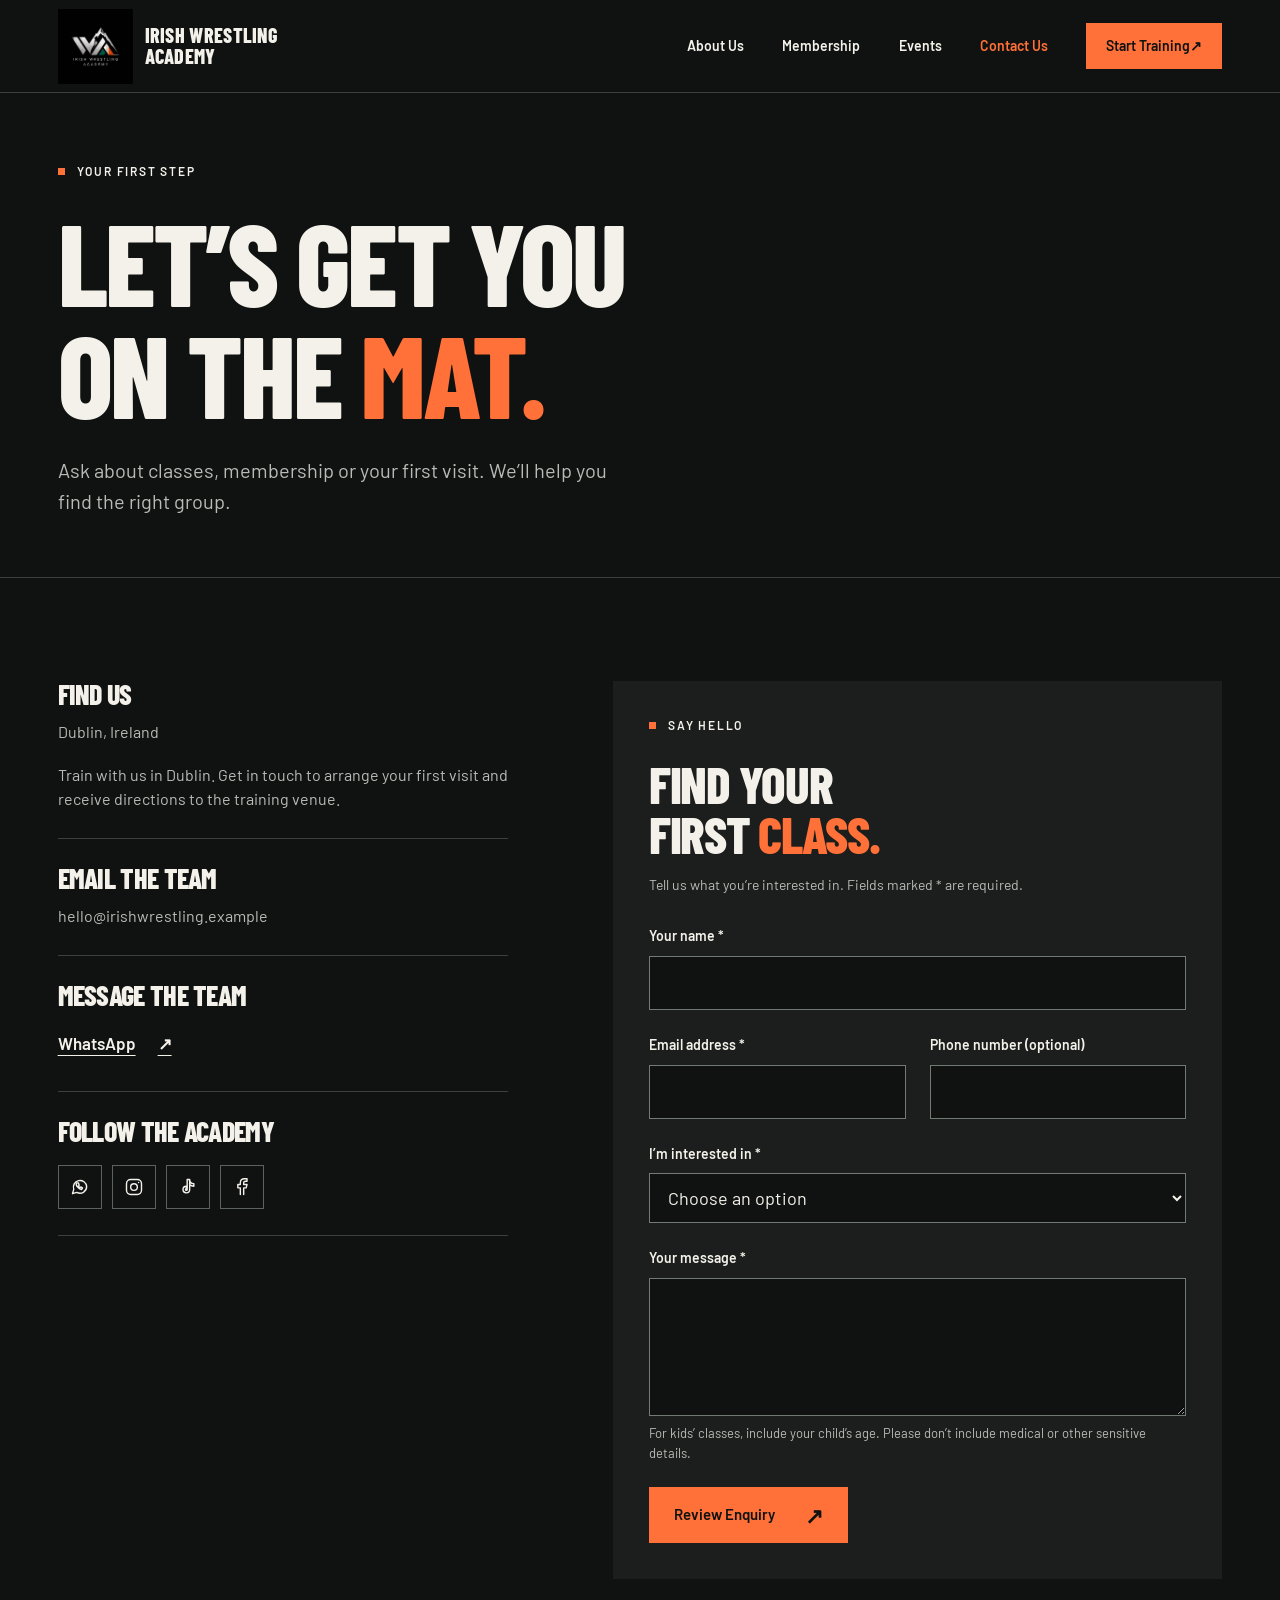
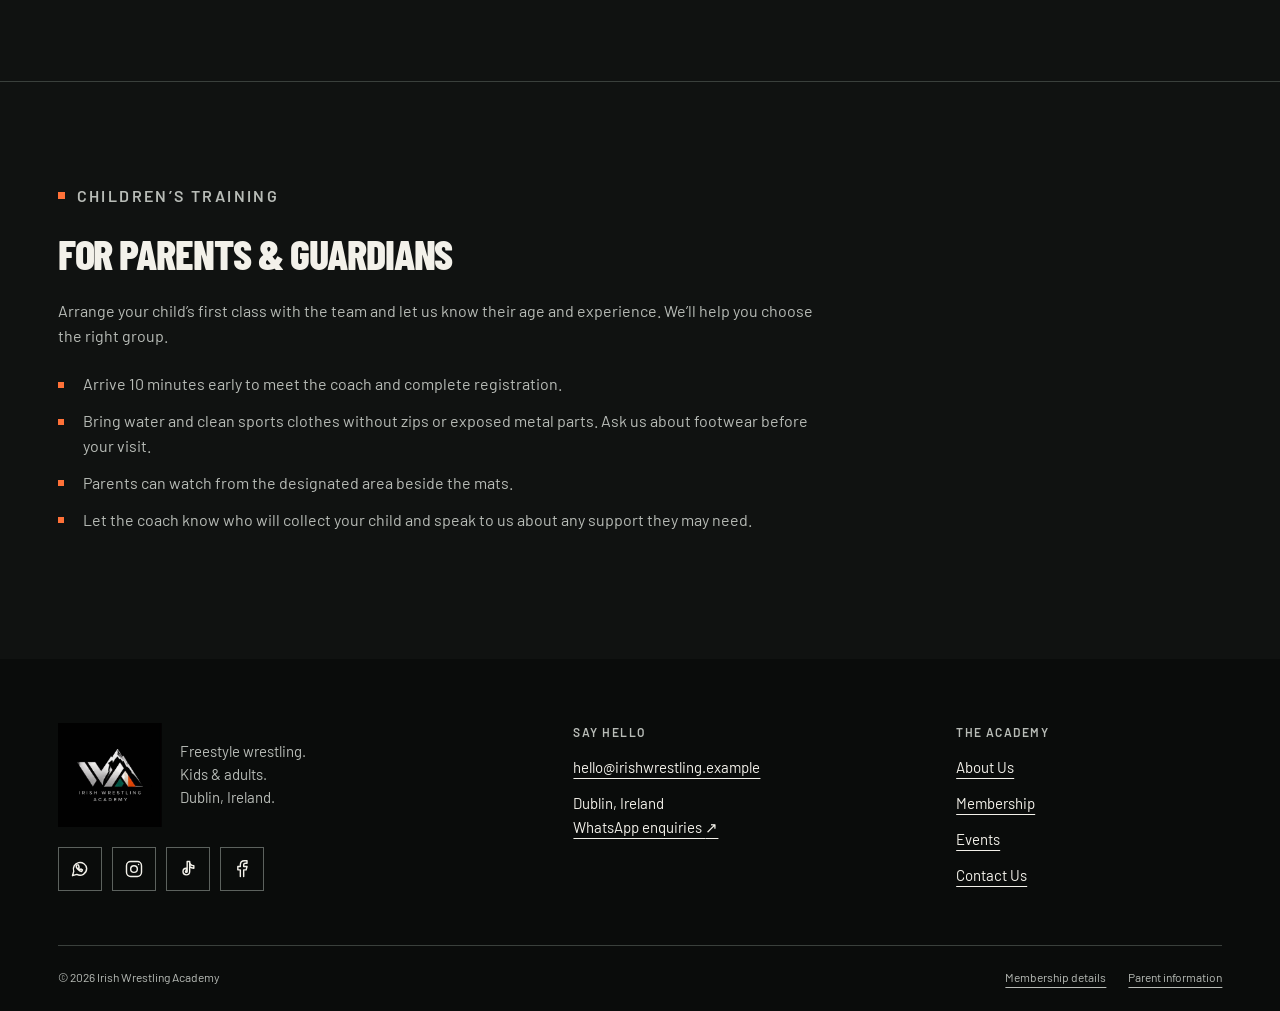
==== contact.html @ 154043dc "Initial commit" ====
<!doctype html>
<html lang="en-IE">
    <head>
        <meta charset="UTF-8" />
        <meta name="viewport" content="width=device-width, initial-scale=1" />
        <meta
            name="description"
            content="Ask about freestyle wrestling classes for children and adults in Dublin, membership and your first session."
        />
        <!-- Local concept: remove noindex after the academy approves facts and a public domain. -->
        <meta name="robots" content="noindex, nofollow" />
        <meta name="theme-color" content="#101211" />
        <meta property="og:title" content="Contact Us | Irish Wrestling Academy" />
        <meta
            property="og:description"
            content="Ask about freestyle wrestling classes for children and adults in Dublin, membership and your first session."
        />
        <meta property="og:type" content="website" />
        <title>Contact Us | Irish Wrestling Academy</title>
        <link rel="icon" href="images/logo.jpg" type="image/jpeg" />
        <link rel="stylesheet" href="css/style.css" />
        <script src="js/main.js" defer></script>
    </head>
    <body>
        <a class="skip-link" href="#main">Skip to content</a>
        <header class="site-header">
            <div class="container header-inner">
                <a class="brand" href="index.html" aria-label="Irish Wrestling Academy home">
                    <img src="images/logo.jpg" alt="" width="640" height="640" />
                    <span class="brand__name">Irish Wrestling<br />Academy</span>
                </a>
                <button class="menu-toggle" type="button" aria-expanded="false" aria-controls="site-nav">
                    Menu <span class="menu-icon" aria-hidden="true"></span>
                </button>
                <nav class="site-nav" id="site-nav" aria-label="Main navigation">
                    <a href="index.html#about">About Us</a>
                    <a href="membership.html">Membership</a>
                    <a href="events.html">Events</a>
                    <a href="contact.html" aria-current="page">Contact Us</a>
                    <a class="nav-cta" href="contact.html?interest=first-class#enquiry"
                        >Start Training <span aria-hidden="true">↗</span></a
                    >
                </nav>
            </div>
        </header>
        <main id="main">
            <section class="page-hero" aria-labelledby="contact-title">
                <div class="container">
                    <p class="eyebrow">Your first step</p>
                    <h1 id="contact-title">Let’s get you<br />on the <span class="accent">mat.</span></h1>
                    <p>
                        Ask about classes, membership or your first visit. We’ll help you find the right
                        group.
                    </p>
                </div>
            </section>

            <section class="section" aria-label="Contact the academy">
                <div class="container contact-layout">
                    <div class="contact-info" id="contact-info">
                        <div class="contact-info__item">
                            <h2>Find us</h2>
                            <p>Dublin, Ireland</p>
                            <p>
                                Train with us in Dublin. Get in touch to arrange your first visit and receive
                                directions to the training venue.
                            </p>
                        </div>
                        <div class="contact-info__item">
                            <h2>Email the team</h2>
                            <p>hello@irishwrestling.example</p>
                        </div>
                        <div class="contact-info__item">
                            <h2>Message the team</h2>
                            <a class="text-link" href="#channels"
                                >WhatsApp<span aria-hidden="true">↗</span></a
                            >
                        </div>
                        <div class="contact-info__item">
                            <h2 id="channels">Follow the academy</h2>
                            <div class="social-links">
                                <a
                                    class="social-link"
                                    href="contact.html#channels"
                                    aria-label="WhatsApp contact details"
                                    ><svg viewBox="0 0 24 24" aria-hidden="true">
                                        <path d="M20 11.5a8 8 0 0 1-11.8 7L3 20l1.5-5.1A8 8 0 1 1 20 11.5Z" />
                                        <path d="M8 7c-2 3 3 8 6 8l1-2-2-1-1 1-2-2 1-1-1-3Z" /></svg></a
                                ><a
                                    class="social-link"
                                    href="contact.html#channels"
                                    aria-label="Instagram contact details"
                                    ><svg viewBox="0 0 24 24" aria-hidden="true">
                                        <rect x="3" y="3" width="18" height="18" rx="5" />
                                        <circle cx="12" cy="12" r="4" />
                                        <path d="M17.5 6.5h.01" /></svg></a
                                ><a
                                    class="social-link"
                                    href="contact.html#channels"
                                    aria-label="TikTok contact details"
                                    ><svg viewBox="0 0 24 24" aria-hidden="true">
                                        <path
                                            d="M14 3v12a4 4 0 1 1-4-4v3a1 1 0 1 0 1 1V3h3c0 3 2 5 5 5v3c-2 0-4-1-5-2"
                                        /></svg></a
                                ><a
                                    class="social-link"
                                    href="contact.html#channels"
                                    aria-label="Facebook contact details"
                                    ><svg viewBox="0 0 24 24" aria-hidden="true">
                                        <path
                                            d="M14 21v-8h3l1-4h-4V7c0-1 .5-2 2-2h2V2h-3c-4 0-5 2-5 5v2H7v4h3v8"
                                        /></svg
                                ></a>
                            </div>
                        </div>
                    </div>
                    <form class="contact-form" id="enquiry" aria-describedby="form-note">
                        <p class="eyebrow">Say hello</p>
                        <h2>Find your<br />first <span class="accent">class.</span></h2>
                        <p class="form-note" id="form-note">
                            Tell us what you’re interested in. Fields marked * are required.
                        </p>
                        <div class="form-fields">
                            <div class="form-field form-field--full">
                                <label for="name">Your name *</label
                                ><input id="name" name="name" autocomplete="name" required />
                            </div>
                            <div class="form-field">
                                <label for="email">Email address *</label
                                ><input id="email" name="email" type="email" autocomplete="email" required />
                            </div>
                            <div class="form-field">
                                <label for="phone">Phone number (optional)</label
                                ><input id="phone" name="phone" type="tel" autocomplete="tel" />
                            </div>
                            <div class="form-field form-field--full">
                                <label for="interest">I’m interested in *</label
                                ><select id="interest" name="interest" required>
                                    <option value="">Choose an option</option>
                                    <option value="kids">Kids classes</option>
                                    <option value="adults">Adult classes</option>
                                    <option value="first-class">A first class</option>
                                    <option value="events">Events &amp; competitions</option>
                                    <option value="other">Something else</option>
                                </select>
                            </div>
                            <div class="form-field form-field--full">
                                <label for="message">Your message *</label
                                ><textarea
                                    id="message"
                                    name="message"
                                    rows="4"
                                    aria-describedby="message-hint"
                                    required
                                ></textarea>
                                <p class="field-hint" id="message-hint">
                                    For kids’ classes, include your child’s age. Please don’t include medical
                                    or other sensitive details.
                                </p>
                            </div>
                        </div>
                        <button class="button" type="submit" id="review-enquiry" disabled>
                            Review Enquiry <span class="button__arrow" aria-hidden="true">↗</span>
                        </button>
                        <noscript
                            ><p class="form-note">
                                Please enable JavaScript to review your enquiry.
                            </p></noscript
                        >
                        <div
                            class="form-result"
                            id="form-result"
                            role="status"
                            aria-live="polite"
                            hidden
                        ></div>
                    </form>
                </div>
            </section>
            <section class="section policy-section" id="safeguarding" aria-labelledby="safeguarding-title">
                <div class="container">
                    <p class="eyebrow">Children’s training</p>
                    <h2 id="safeguarding-title">For parents &amp; guardians</h2>
                    <p>
                        Arrange your child’s first class with the team and let us know their age and
                        experience. We’ll help you choose the right group.
                    </p>
                    <ul class="check-list parent-information">
                        <li>Arrive 10 minutes early to meet the coach and complete registration.</li>
                        <li>
                            Bring water and clean sports clothes without zips or exposed metal parts. Ask us
                            about footwear before your visit.
                        </li>
                        <li>Parents can watch from the designated area beside the mats.</li>
                        <li>
                            Let the coach know who will collect your child and speak to us about any support
                            they may need.
                        </li>
                    </ul>
                </div>
            </section>
        </main>
        <footer class="site-footer">
            <div class="container">
                <div class="footer-main">
                    <div>
                        <a class="footer-brand" href="index.html" aria-label="Irish Wrestling Academy home">
                            <img
                                src="images/logo.jpg"
                                alt="Irish Wrestling Academy logo"
                                width="640"
                                height="640"
                                loading="lazy"
                            />
                            <p>Freestyle wrestling.<br />Kids &amp; adults.<br />Dublin, Ireland.</p>
                        </a>
                        <div class="social-links">
                            <a
                                class="social-link"
                                href="contact.html#channels"
                                aria-label="WhatsApp contact details"
                                ><svg viewBox="0 0 24 24" aria-hidden="true">
                                    <path d="M20 11.5a8 8 0 0 1-11.8 7L3 20l1.5-5.1A8 8 0 1 1 20 11.5Z" />
                                    <path d="M8 7c-2 3 3 8 6 8l1-2-2-1-1 1-2-2 1-1-1-3Z" /></svg></a
                            ><a
                                class="social-link"
                                href="contact.html#channels"
                                aria-label="Instagram contact details"
                                ><svg viewBox="0 0 24 24" aria-hidden="true">
                                    <rect x="3" y="3" width="18" height="18" rx="5" />
                                    <circle cx="12" cy="12" r="4" />
                                    <path d="M17.5 6.5h.01" /></svg></a
                            ><a
                                class="social-link"
                                href="contact.html#channels"
                                aria-label="TikTok contact details"
                                ><svg viewBox="0 0 24 24" aria-hidden="true">
                                    <path
                                        d="M14 3v12a4 4 0 1 1-4-4v3a1 1 0 1 0 1 1V3h3c0 3 2 5 5 5v3c-2 0-4-1-5-2"
                                    /></svg></a
                            ><a
                                class="social-link"
                                href="contact.html#channels"
                                aria-label="Facebook contact details"
                                ><svg viewBox="0 0 24 24" aria-hidden="true">
                                    <path
                                        d="M14 21v-8h3l1-4h-4V7c0-1 .5-2 2-2h2V2h-3c-4 0-5 2-5 5v2H7v4h3v8"
                                    /></svg
                            ></a>
                        </div>
                    </div>
                    <div class="footer-column">
                        <span class="small-label">Say hello</span>
                        <a href="contact.html#contact-info">hello@irishwrestling.example</a>
                        <p>Dublin, Ireland</p>
                        <a href="contact.html#channels"
                            >WhatsApp enquiries <span aria-hidden="true">↗</span></a
                        >
                    </div>
                    <nav class="footer-column" aria-label="Footer navigation">
                        <span class="small-label">The academy</span>
                        <a href="index.html#about">About Us</a>
                        <a href="membership.html">Membership</a>
                        <a href="events.html">Events</a>
                        <a href="contact.html">Contact Us</a>
                    </nav>
                </div>
                <div class="footer-bottom">
                    <p>© 2026 Irish Wrestling Academy</p>
                    <div class="footer-policies">
                        <a href="membership.html#membership-details">Membership details</a>
                        <a href="contact.html#safeguarding">Parent information</a>
                    </div>
                </div>
            </div>
        </footer>
    </body>
</html>
---- css/style.css ----
/* Irish Wrestling Academy — shared layout and visual system. */
:root {
    --color-background: #101211;
    --color-surface: #1b1e1c;
    --color-text: #f3f1ea;
    --color-muted: #b8bcb7;
    --color-accent: #ff7138;
    --color-accent-hover: #ff8d60;
    --color-green: #193e34;
    --color-line: #3a403c;
    --font-main: "Barlow", Arial, sans-serif;
    --font-heading: "Barlow Condensed", Impact, sans-serif;
    --container-width: 1280px;
    --section-space: clamp(72px, 8vw, 120px);
    --gutter: clamp(20px, 4.5vw, 72px);
}

@font-face {
    font-family: "Barlow";
    src: url("../fonts/barlow-regular.ttf") format("truetype");
    font-style: normal;
    font-weight: 400;
    font-display: swap;
}

@font-face {
    font-family: "Barlow";
    src: url("../fonts/barlow-semibold.ttf") format("truetype");
    font-style: normal;
    font-weight: 600;
    font-display: swap;
}

@font-face {
    font-family: "Barlow Condensed";
    src: url("../fonts/barlow-condensed-extrabold.ttf") format("truetype");
    font-style: normal;
    font-weight: 800;
    font-display: swap;
}

* {
    box-sizing: border-box;
}

html {
    scroll-behavior: smooth;
    scroll-padding-top: 120px;
}

body {
    margin: 0;
    background: var(--color-background);
    color: var(--color-text);
    font-family: var(--font-main);
    font-size: 18px;
    line-height: 1.55;
    -webkit-font-smoothing: antialiased;
}

body:has(dialog[open]) {
    overflow: hidden;
}

img {
    display: block;
    width: 100%;
    height: auto;
}

button, input, select, textarea {
    font: inherit;
}

button, a, input, select, textarea, summary {
    -webkit-tap-highlight-color: transparent;
}

button {
    cursor: pointer;
}

a {
    color: inherit;
    text-underline-offset: 5px;
}

:focus-visible {
    outline: 3px solid var(--color-accent);
    outline-offset: 6px;
}

::selection {
    background: var(--color-accent);
    color: var(--color-background);
}

h1, h2, h3, p {
    margin: 0;
}

h1, h2, h3, .display {
    font-family: var(--font-heading);
    font-weight: 800;
    line-height: .97;
    text-transform: uppercase;
    letter-spacing: -.025em;
}

h2 {
    font-size: clamp(48px, 6.2vw, 88px);
}

h3 {
    font-size: clamp(32px, 3vw, 44px);
}

p + p {
    margin-top: 18px;
}

.container {
    width: min(var(--container-width), calc(100% - var(--gutter) * 2));
    margin-inline: auto;
}

.section {
    padding-block: var(--section-space);
}

.accent {
    color: var(--color-accent);
}

.eyebrow {
    display: flex;
    align-items: center;
    gap: 12px;
    margin-bottom: 26px;
    font-size: 12px;
    font-weight: 600;
    line-height: 1.4;
    letter-spacing: .15em;
    text-transform: uppercase;
}

.eyebrow::before {
    content: "";
    flex: 0 0 7px;
    height: 7px;
    background: var(--color-accent);
}

.small-label {
    font-size: 12px;
    font-weight: 600;
    letter-spacing: .12em;
    text-transform: uppercase;
}

.muted {
    color: var(--color-muted);
}

.button {
    display: inline-flex;
    justify-content: center;
    align-items: center;
    gap: 30px;
    min-height: 56px;
    padding: 15px 24px;
    border: 1px solid var(--color-accent);
    background: var(--color-accent);
    color: var(--color-background);
    text-decoration: none;
    font-size: 15px;
    font-weight: 600;
    line-height: 1.4;
    transition: background .2s ease, border-color .2s ease;
}

.button:hover {
    background: var(--color-accent-hover);
    border-color: var(--color-accent-hover);
}

.button--outline {
    border-color: #7b817c;
    color: var(--color-text);
    background: transparent;
}

.button--outline:hover {
    background: var(--color-text);
    border-color: var(--color-text);
    color: var(--color-background);
}

.button--dark {
    background: var(--color-background);
    border-color: var(--color-background);
    color: var(--color-text);
}

.button--dark:hover {
    background: var(--color-green);
    border-color: var(--color-green);
}

.button__arrow {
    font-size: 22px;
    line-height: 1;
}

.button:disabled {
    cursor: not-allowed;
    opacity: .6;
}

.text-link {
    display: inline-flex;
    align-items: center;
    gap: 22px;
    min-height: 44px;
    font-size: 15px;
    font-weight: 600;
    text-decoration: underline;
}

.actions {
    display: flex;
    flex-wrap: wrap;
    gap: 14px;
    margin-top: 32px;
}

.skip-link {
    position: fixed;
    z-index: 100;
    top: 12px;
    left: 12px;
    padding: 12px 20px;
    background: var(--color-text);
    color: var(--color-background);
    transform: translateY(-150%);
}

.skip-link:focus {
    transform: none;
}

.site-header {
    position: sticky;
    top: 0;
    z-index: 30;
    border-bottom: 1px solid var(--color-line);
    background: #101211;
}

.header-inner {
    display: flex;
    align-items: center;
    justify-content: space-between;
    gap: 24px;
    min-height: 92px;
}

.brand {
    display: flex;
    align-items: center;
    gap: 12px;
    text-decoration: none;
    flex-shrink: 0;
}

.brand img {
    width: 75px;
    height: 75px;
    object-fit: contain;
}

.brand__name {
    font-family: var(--font-heading);
    font-size: 20px;
    line-height: 1.05;
    letter-spacing: .015em;
    text-transform: uppercase;
}

.site-nav {
    display: flex;
    align-items: center;
    gap: clamp(22px, 3vw, 44px);
}

.site-nav a {
    min-height: 44px;
    display: inline-flex;
    align-items: center;
    font-size: 14px;
    font-weight: 600;
    text-decoration: none;
}

.site-nav a:hover, .site-nav a[aria-current="page"] {
    color: var(--color-accent);
}

.site-nav .nav-cta {
    min-height: 46px;
    padding: 10px 20px;
    background: var(--color-accent);
    color: var(--color-background);
}

.site-nav .nav-cta:hover {
    background: var(--color-accent-hover);
    color: var(--color-background);
}

.menu-toggle {
    display: none;
    min-width: 48px;
    min-height: 48px;
    border: 1px solid var(--color-line);
    background: none;
    color: var(--color-text);
    font-size: 14px;
}

.hero {
    position: relative;
    isolation: isolate;
    min-height: 680px;
    display: flex;
    align-items: center;
    overflow: hidden;
}

.hero__image {
    position: absolute;
    z-index: -2;
    inset: 0 0 0 auto;
    width: 76%;
    height: 100%;
    object-fit: cover;
    object-position: 65% 50%;
    filter: saturate(.25) brightness(.65);
}

.hero::after {
    content: "";
    position: absolute;
    z-index: -1;
    inset: 0;
    background: linear-gradient(90deg, #101211 8%, #101211e8 26%, #10121155 62%, #10121105 100%), linear-gradient(0deg, #101211a8, transparent 45%);
}

.hero__content {
    padding-block: 70px 56px;
}

.hero h1 {
    max-width: 800px;
    font-size: clamp(88px, 12.4vw, 178px);
    line-height: .86;
    letter-spacing: -.025em;
}

.hero__description {
    max-width: 395px;
    margin-top: 32px;
    color: #e3e3dc;
    font-size: 19px;
}

.hero__bottom {
    display: flex;
    align-items: center;
    gap: 28px;
    margin-top: 45px;
    font-size: 11px;
    letter-spacing: .13em;
    text-transform: uppercase;
}

.hero__bottom span + span {
    border-left: 1px solid #717770;
    padding-left: 28px;
}

.statement-strip {
    padding-block: 20px;
    background: var(--color-accent);
    color: var(--color-background);
}

.statement-strip .container {
    display: flex;
    justify-content: space-between;
    gap: 20px;
    font-family: var(--font-heading);
    font-size: clamp(20px, 2.3vw, 32px);
    line-height: 1.1;
    text-transform: uppercase;
}

.statement-dot {
    flex: 0 0 10px;
    align-self: center;
    width: 10px;
    height: 10px;
    border-radius: 50%;
    background: currentColor;
}

.menu-icon {
    display: inline-block;
    width: 13px;
    height: 10px;
    margin-left: 7px;
    border-top: 1px solid currentColor;
    border-bottom: 1px solid currentColor;
    vertical-align: middle;
}

.parent-information {
    max-width: 760px;
}

.parent-information li {
    color: var(--color-muted);
}

.section-intro {
    display: grid;
    grid-template-columns: 1.15fr 1fr;
    gap: 8%;
    align-items: start;
}

.section-intro__copy {
    padding-top: 4px;
    color: var(--color-muted);
    max-width: 510px;
}

.section-intro__copy .lead {
    color: var(--color-text);
    font-size: clamp(22px, 2.3vw, 30px);
    line-height: 1.38;
}

.about {
    background: var(--color-surface);
}

.about__values {
    display: flex;
    flex-wrap: wrap;
    gap: 18px 32px;
    margin-top: 35px;
    padding: 25px 0 0;
    border-top: 1px solid #535b55;
    list-style: none;
    font-size: 13px;
    font-weight: 600;
}

.about__values li::before {
    content: "";
    display: inline-block;
    width: 6px;
    height: 6px;
    margin-right: 10px;
    vertical-align: middle;
    background: var(--color-accent);
}

.section-heading {
    display: flex;
    align-items: end;
    justify-content: space-between;
    gap: 30px;
    margin-bottom: 42px;
}

.section-heading p {
    max-width: 330px;
    color: var(--color-muted);
}

.class-grid {
    display: grid;
    grid-template-columns: 1fr 1fr;
    gap: 28px;
}

.class-card {
    background: var(--color-surface);
}

.class-card__image {
    position: relative;
    overflow: hidden;
}

.class-card__image img {
    aspect-ratio: 1.55;
    object-fit: cover;
    filter: saturate(.25) brightness(.8);
    transition: transform .4s ease;
}

.class-card:hover .class-card__image img {
    transform: scale(1.025);
}

.class-card__tag {
    position: absolute;
    left: 24px;
    bottom: 20px;
    padding: 6px 12px;
    background: var(--color-background);
    font-size: 11px;
    font-weight: 600;
    text-transform: uppercase;
    letter-spacing: .1em;
}

.class-card__body {
    padding: 30px;
}

.class-card__body h3 {
    font-size: clamp(38px, 4.2vw, 60px);
}

.class-card__body p {
    margin-top: 18px;
    color: var(--color-muted);
    max-width: 440px;
}

.class-card__bottom {
    display: flex;
    justify-content: space-between;
    align-items: center;
    gap: 20px;
    margin-top: 30px;
    padding-top: 23px;
    border-top: 1px solid var(--color-line);
}

.class-card__price {
    font-size: 15px;
}

.class-card__price strong {
    font-family: var(--font-heading);
    font-size: 36px;
    line-height: 1;
}

.coaches {
    background: var(--color-green);
}

.coach-grid {
    display: grid;
    grid-template-columns: repeat(2, minmax(0, 1fr));
    gap: 28px;
}

.coach-card {
    background: #123127;
}

.coach-card > img {
    aspect-ratio: 1.35;
    object-fit: cover;
    object-position: 50% 30%;
    filter: saturate(.25) brightness(.85);
}

.coach-card__body {
    padding: 30px;
}

.coach-card__body .small-label {
    margin-bottom: 12px;
    color: #c4d4cc;
}

.coach-card__body h3 {
    font-size: clamp(36px, 4vw, 52px);
    margin-bottom: 20px;
}

.coach-card__body > p:last-child {
    margin-top: 0;
    color: #d1ddd6;
    font-size: 17px;
}

.competition-feature {
    display: grid;
    grid-template-columns: 1fr 1.15fr;
    gap: 8%;
    align-items: center;
}

.competition-feature__copy > p {
    color: var(--color-muted);
    margin-block: 26px;
    max-width: 440px;
}

.competition-feature img {
    aspect-ratio: 1.1;
    object-fit: cover;
    filter: saturate(.25) brightness(.8);
}

.cta-section {
    background: var(--color-accent);
    color: var(--color-background);
    padding-block: 62px;
}

.cta-inner {
    display: flex;
    align-items: center;
    justify-content: space-between;
    gap: 50px;
}

.cta-inner h2 {
    font-size: clamp(56px, 7.2vw, 104px);
}

.cta-inner p {
    max-width: 330px;
    margin-bottom: 24px;
    font-weight: 600;
}

.site-footer {
    padding-block: 64px 24px;
    background: #0a0c0b;
}

.footer-main {
    display: grid;
    grid-template-columns: minmax(0, 1.4fr) minmax(0, 1fr) minmax(0, .8fr);
    gap: 50px;
    padding-bottom: 45px;
}

.footer-main > * {
    min-width: 0;
}

.footer-brand {
    display: flex;
    align-items: center;
    gap: 18px;
    text-decoration: none;
}

.footer-brand img {
    width: 104px;
    height: 104px;
    object-fit: contain;
}

.footer-brand p {
    max-width: 200px;
    font-size: 15px;
    color: var(--color-muted);
}

.footer-column .small-label {
    display: block;
    margin-bottom: 15px;
    color: var(--color-muted);
}

.footer-column p, .footer-column a {
    font-size: 15px;
    overflow-wrap: anywhere;
}

.footer-column a {
    display: block;
    width: fit-content;
    min-height: 36px;
}

.social-links {
    display: flex;
    gap: 10px;
    margin-top: 20px;
}

.social-link {
    display: inline-flex;
    align-items: center;
    justify-content: center;
    width: 44px;
    height: 44px;
    border: 1px solid #5c625e;
    text-decoration: none;
}

.social-link:hover {
    background: var(--color-accent);
    color: var(--color-background);
}

.social-link svg {
    width: 20px;
    height: 20px;
    fill: none;
    stroke: currentColor;
    stroke-width: 1.7;
    stroke-linecap: round;
    stroke-linejoin: round;
}

.footer-bottom {
    display: flex;
    flex-wrap: wrap;
    justify-content: space-between;
    gap: 16px;
    padding-top: 22px;
    border-top: 1px solid var(--color-line);
    color: var(--color-muted);
    font-size: 12px;
}

.footer-policies {
    display: flex;
    flex-wrap: wrap;
    gap: 10px 22px;
}

.page-hero {
    padding-block: 70px 60px;
    border-bottom: 1px solid var(--color-line);
}

.page-hero h1 {
    font-size: clamp(66px, 9vw, 130px);
    max-width: 950px;
}

.page-hero p:not(.eyebrow) {
    margin-top: 26px;
    max-width: 560px;
    color: var(--color-muted);
    font-size: 20px;
}

.page-hero__layout {
    display: grid;
    grid-template-columns: 1.6fr 1fr;
    gap: 50px;
    align-items: center;
}

.page-hero__layout img {
    aspect-ratio: 1.2;
    object-fit: cover;
    filter: saturate(.23) brightness(.78);
}

.page-tabs {
    display: flex;
    flex-wrap: wrap;
    gap: 12px 32px;
    padding-block: 25px;
    border-bottom: 1px solid var(--color-line);
}

.page-tabs a {
    min-height: 44px;
    display: inline-flex;
    align-items: center;
    gap: 15px;
    text-decoration: none;
    font-size: 14px;
    font-weight: 600;
}

.page-tabs a:hover {
    color: var(--color-accent);
}

.membership-section + .membership-section {
    border-top: 1px solid var(--color-line);
}

.membership-layout {
    display: grid;
    grid-template-columns: 1.1fr 1fr;
    gap: 8%;
    align-items: start;
}

.membership-description > p {
    max-width: 530px;
    margin-block: 26px;
    color: var(--color-muted);
}

.membership-description img {
    aspect-ratio: 1.7;
    object-fit: cover;
    filter: saturate(.25) brightness(.8);
}

.membership-plan {
    padding: 36px;
    background: var(--color-surface);
    border-top: 4px solid var(--color-accent);
}

.plan-price {
    display: flex;
    align-items: baseline;
    gap: 12px;
    margin-block: 20px 12px;
}

.plan-price strong {
    font-family: var(--font-heading);
    font-size: 100px;
    line-height: 1;
    letter-spacing: -.04em;
}

.plan-price span {
    color: var(--color-muted);
    font-size: 16px;
}

.plan-meta {
    display: flex;
    flex-wrap: wrap;
    gap: 8px 20px;
    padding-block: 16px;
    border-block: 1px solid #555c56;
    font-size: 14px;
}

.check-list {
    list-style: none;
    padding: 0;
    margin-block: 24px;
}

.check-list li {
    position: relative;
    padding-left: 25px;
    margin-bottom: 12px;
    font-size: 16px;
}

.check-list li::before {
    content: "";
    position: absolute;
    top: .6em;
    left: 0;
    width: 6px;
    height: 6px;
    background: var(--color-accent);
}

.membership-plan .button {
    width: 100%;
}

.plan-note {
    margin-top: 14px;
    font-size: 13px;
    color: var(--color-muted);
}

.timetable-section {
    background: var(--color-green);
}

.timetable {
    width: 100%;
    border-collapse: collapse;
    margin-top: 35px;
    text-align: left;
}

.timetable caption {
    text-align: left;
    padding-bottom: 18px;
    color: #d0ded5;
}

.timetable th {
    padding: 14px 16px;
    border-bottom: 1px solid #7d9588;
    font-size: 12px;
    text-transform: uppercase;
    letter-spacing: .1em;
}

.timetable td {
    padding: 20px 16px;
    border-bottom: 1px solid #557165;
    font-size: 17px;
}

.table-note {
    margin-top: 22px;
    font-size: 15px;
    color: #c4d4cb;
}

.first-class-grid {
    display: grid;
    grid-template-columns: repeat(3, 1fr);
    gap: 32px;
    margin-block: 44px;
}

.step {
    padding-top: 20px;
    border-top: 1px solid var(--color-line);
}

.step__number {
    display: block;
    margin-bottom: 25px;
    color: var(--color-accent);
    font-family: var(--font-heading);
    font-size: 42px;
}

.step h3 {
    font-size: 30px;
    margin-bottom: 15px;
}

.step p {
    font-size: 16px;
    color: var(--color-muted);
}

.trial-prices {
    display: flex;
    flex-wrap: wrap;
    gap: 16px 40px;
    font-size: 19px;
}

.trial-prices strong {
    color: var(--color-accent);
}

.faq-section {
    background: var(--color-surface);
}

.faq-layout {
    display: grid;
    grid-template-columns: .8fr 1.2fr;
    gap: 8%;
}

.faq-list details {
    border-bottom: 1px solid #5b625b;
}

.faq-list summary {
    position: relative;
    padding: 24px 35px 24px 0;
    font-size: 18px;
    font-weight: 600;
    cursor: pointer;
    list-style: none;
}

.faq-list summary::-webkit-details-marker {
    display: none;
}

.faq-list summary::after {
    content: "";
    position: absolute;
    top: 50%;
    right: 8px;
    width: 9px;
    height: 9px;
    border-right: 2px solid var(--color-accent);
    border-bottom: 2px solid var(--color-accent);
    transform: translateY(-70%) rotate(45deg);
}

.faq-list details[open] summary::after {
    transform: translateY(-20%) rotate(225deg);
}

.faq-list details > p {
    padding: 0 20px 24px 0;
    color: var(--color-muted);
    font-size: 16px;
}

.events-grid {
    display: grid;
    grid-template-columns: repeat(2, 1fr);
    gap: 30px;
}

.event-card {
    background: var(--color-surface);
}

.event-card__photo {
    position: relative;
}

.event-card__photo img {
    aspect-ratio: 1.7;
    object-fit: cover;
    filter: saturate(.25) brightness(.75);
}

.event-date {
    position: absolute;
    top: 20px;
    left: 20px;
    display: grid;
    place-items: center;
    min-width: 70px;
    padding: 8px;
    color: var(--color-background);
    background: var(--color-accent);
    font-size: 12px;
    text-transform: uppercase;
}

.event-date strong {
    font-family: var(--font-heading);
    font-size: 40px;
    line-height: 1;
}

.event-card__body {
    padding: 30px;
}

.event-card__body .small-label {
    color: var(--color-muted);
    margin-bottom: 15px;
}

.event-card__body p:not(.small-label) {
    margin-block: 20px;
    color: var(--color-muted);
}

.event-details {
    margin-block: 20px;
    font-size: 15px;
}

.event-details div {
    display: grid;
    grid-template-columns: 80px 1fr;
    gap: 15px;
    margin-bottom: 6px;
}

.event-details dt {
    color: var(--color-muted);
}

.event-details dd {
    margin: 0;
}

.contact-layout {
    display: grid;
    grid-template-columns: .85fr 1.15fr;
    gap: 9%;
    align-items: start;
}

.contact-info__item {
    border-bottom: 1px solid var(--color-line);
    padding-block: 26px;
}

.contact-info__item:first-of-type {
    padding-top: 0;
}

.contact-info__item h2 {
    font-size: 28px;
    margin-bottom: 12px;
}

.contact-info__item p {
    font-size: 16px;
    color: var(--color-muted);
}

.contact-info__item a {
    display: inline-flex;
    align-items: center;
    min-height: 44px;
    font-size: 17px;
}

.contact-form {
    background: var(--color-surface);
    padding: 36px;
}

.contact-form h2 {
    font-size: clamp(38px, 4vw, 54px);
}

.form-note {
    margin-top: 15px;
    color: var(--color-muted);
    font-size: 14px;
}

.form-fields {
    display: grid;
    grid-template-columns: 1fr 1fr;
    gap: 24px;
    margin-top: 30px;
}

.form-field--full {
    grid-column: 1 / -1;
}

.form-field label {
    display: block;
    margin-bottom: 9px;
    font-size: 14px;
    font-weight: 600;
}

.form-field input, .form-field select, .form-field textarea {
    display: block;
    width: 100%;
    padding: 12px 14px;
    min-height: 48px;
    border: 1px solid #727b73;
    border-radius: 0;
    background: var(--color-background);
    color: var(--color-text);
}

.form-field textarea {
    min-height: 135px;
    resize: vertical;
}

.field-hint {
    margin-top: 7px;
    color: var(--color-muted);
    font-size: 13px;
}

.contact-form .button {
    margin-top: 24px;
}

.form-result {
    margin-top: 24px;
    padding: 20px;
    border-left: 3px solid var(--color-accent);
    background: var(--color-background);
    font-size: 16px;
    overflow-wrap: anywhere;
}

.form-result[hidden] {
    display: none;
}

.form-result h3 {
    font-size: 27px;
    margin-bottom: 12px;
}

.enquiry-message {
    white-space: pre-wrap;
    color: var(--color-muted);
    margin-top: 12px;
}

.policy-section {
    border-top: 1px solid var(--color-line);
}

.policy-section h2 {
    font-size: 42px;
    margin-bottom: 25px;
}

.policy-section p {
    max-width: 760px;
    color: var(--color-muted);
    font-size: 16px;
}

@media (max-width: 1050px) {
    .brand__name {
        display: none;
    }

    .site-nav {
        gap: 24px;
    }

    .hero {
        min-height: 650px;
    }

    .membership-layout, .contact-layout {
        gap: 5%;
    }

    .membership-plan, .contact-form {
        padding: 26px;
    }

    .footer-main {
        gap: 30px;
    }
}

@media (max-width: 760px) {
    html {
        scroll-padding-top: 95px;
    }

    .header-inner {
        min-height: 78px;
        flex-wrap: wrap;
        padding-block: 4px;
    }

    .brand img {
        width: 65px;
        height: 65px;
    }

    .brand__name {
        display: block;
        font-size: 18px;
    }

    .js .menu-toggle {
        display: block;
    }

    .site-nav {
        width: 100%;
        gap: 0;
        flex-wrap: wrap;
        padding-bottom: 12px;
    }

    .site-nav a {
        justify-content: center;
        width: 50%;
        padding: 10px;
    }

    .js .site-nav {
        display: none;
        border-top: 1px solid var(--color-line);
        padding-top: 12px;
    }

    .js .site-nav.is-open {
        display: flex;
    }

    .site-nav .nav-cta {
        width: 100%;
        margin-top: 8px;
    }

    .hero {
        min-height: 700px;
        align-items: end;
    }

    .hero__image {
        width: 100%;
        object-position: 65% 30%;
        filter: saturate(.25) brightness(.65);
    }

    .hero::after {
        background: linear-gradient(0deg, #101211 0%, #101211dd 35%, #10121130 100%);
    }

    .hero__content {
        padding-block: 190px 40px;
    }

    .hero h1 {
        font-size: clamp(78px, 16vw, 122px);
    }

    .hero__description {
        max-width: 350px;
        font-size: 17px;
        margin-top: 24px;
    }

    .hero__bottom {
        gap: 18px;
        margin-top: 30px;
        font-size: 10px;
    }

    .hero__bottom span + span {
        padding-left: 18px;
    }

    .hero .eyebrow {
        font-size: 10px;
    }

    .statement-strip .container {
        display: grid;
        grid-template-columns: auto 6px auto 6px auto;
        align-items: center;
        gap: 10px;
        font-size: clamp(14px, 3.7vw, 20px);
        text-align: center;
    }

    .section-intro, .class-grid, .coach-grid, .competition-feature,
    .membership-layout, .faq-layout, .events-grid, .contact-layout,
    .page-hero__layout {
        grid-template-columns: 1fr;
        gap: 35px;
    }

    .section-heading {
        align-items: start;
        flex-direction: column;
        gap: 20px;
    }

    .section-heading p {
        max-width: 450px;
    }

    .class-card__body {
        padding: 25px;
    }

    .class-card__bottom {
        gap: 12px;
        flex-wrap: wrap;
    }

    .competition-feature img {
        aspect-ratio: 1.35;
    }

    .cta-inner {
        flex-direction: column;
        align-items: start;
        gap: 30px;
    }

    .cta-inner p {
        max-width: 450px;
    }

    .footer-main {
        grid-template-columns: minmax(0, 1fr) minmax(0, 1fr);
    }

    .footer-main > :first-child {
        grid-column: 1 / -1;
    }

    .page-hero {
        padding-block: 50px;
    }

    .page-hero__layout img {
        aspect-ratio: 2;
    }

    .page-tabs {
        gap: 0 24px;
    }

    .page-tabs a {
        font-size: 13px;
    }

    .first-class-grid {
        grid-template-columns: 1fr;
        gap: 24px;
    }

    .step__number {
        margin-bottom: 12px;
    }

    .timetable td, .timetable th {
        padding: 16px 7px;
        font-size: 14px;
    }

    .timetable th {
        font-size: 10px;
    }

    .contact-form {
        padding: 25px;
    }

    .form-fields {
        grid-template-columns: 1fr;
    }
}

@media (max-width: 380px) {
    .brand__name {
        font-size: 16px;
    }

    .brand {
        gap: 7px;
    }

    .hero .actions {
        flex-direction: column;
        align-items: stretch;
    }

    .hero__bottom {
        flex-wrap: wrap;
        gap: 10px 16px;
    }

    .hero__bottom span + span {
        padding-left: 16px;
    }

    .plan-price strong {
        font-size: 80px;
    }
}

@media (prefers-reduced-motion: reduce) {
    html {
        scroll-behavior: auto;
    }

    *, *::before, *::after {
        transition: none;
        animation: none;
    }
}

@media (forced-colors: active) {
    .button, .social-link, .menu-toggle {
        border: 1px solid ButtonText;
    }

    .eyebrow::before {
        background: CanvasText;
    }
}
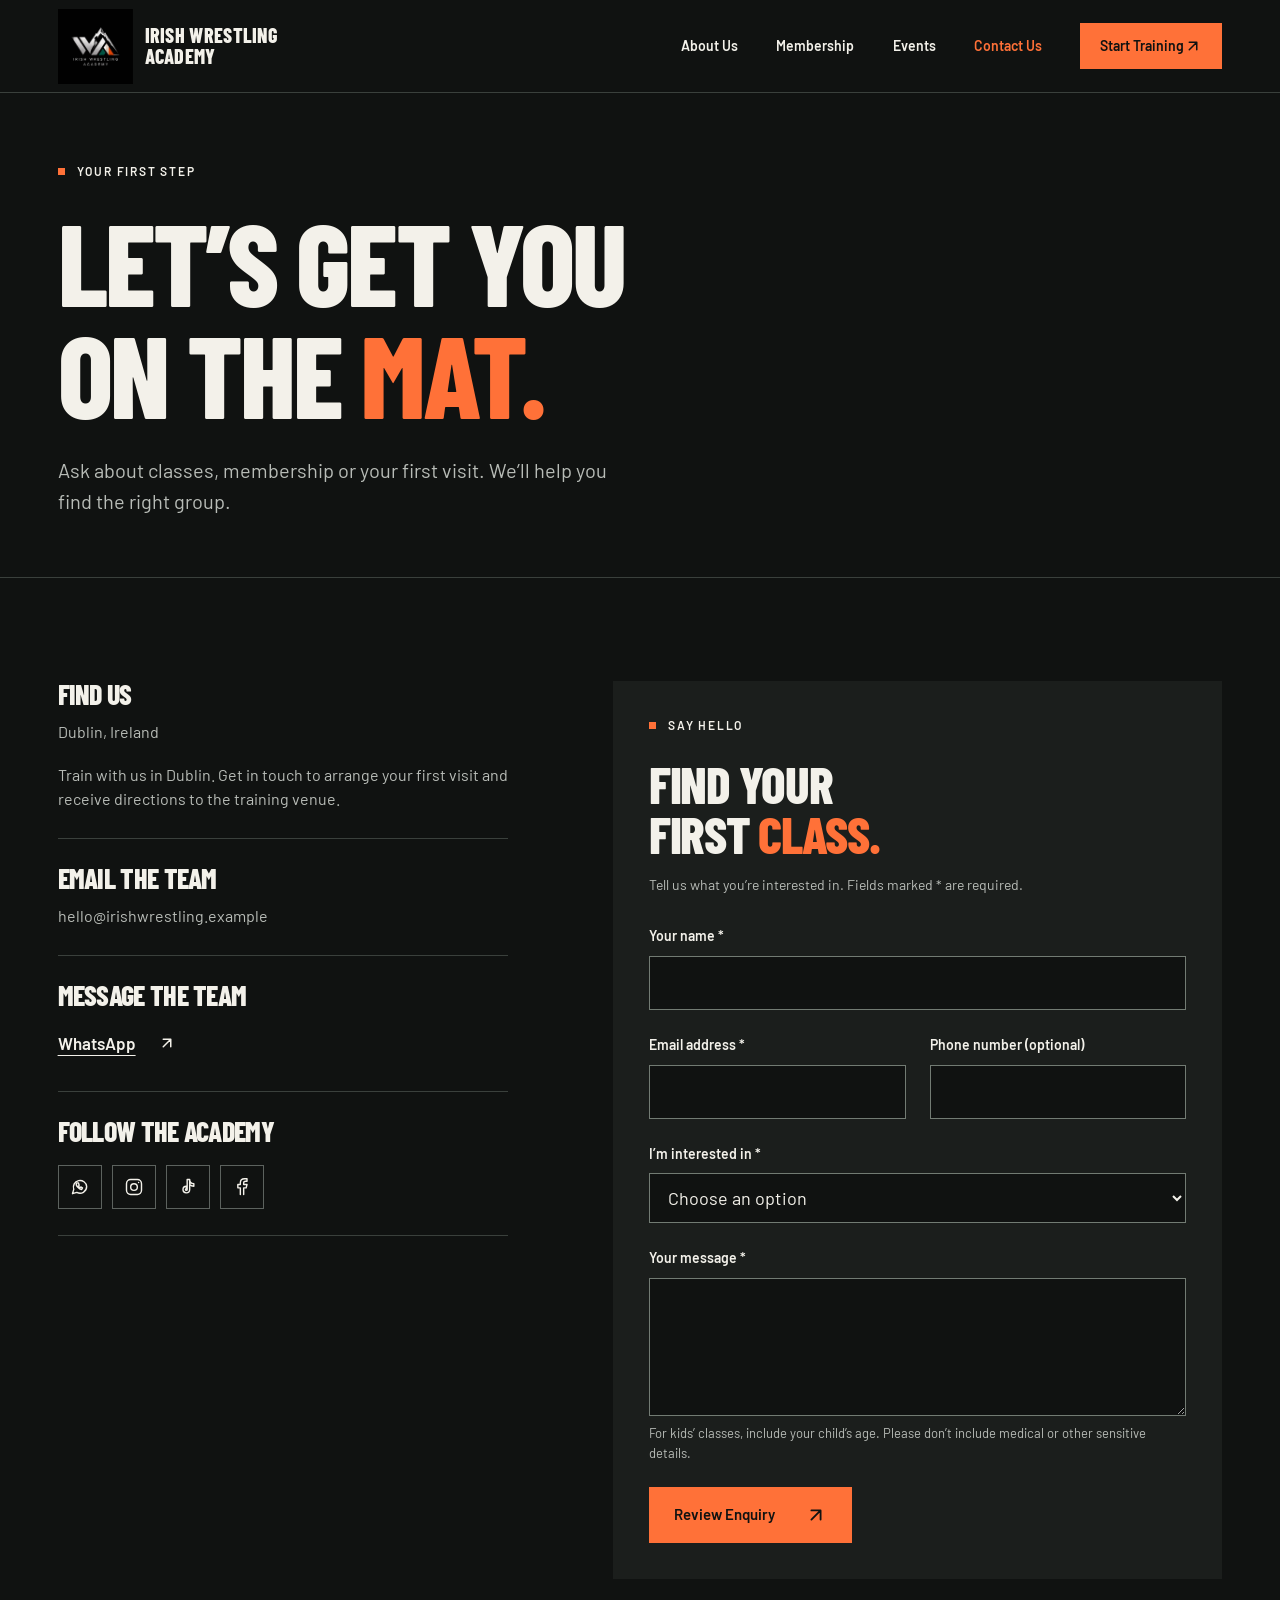
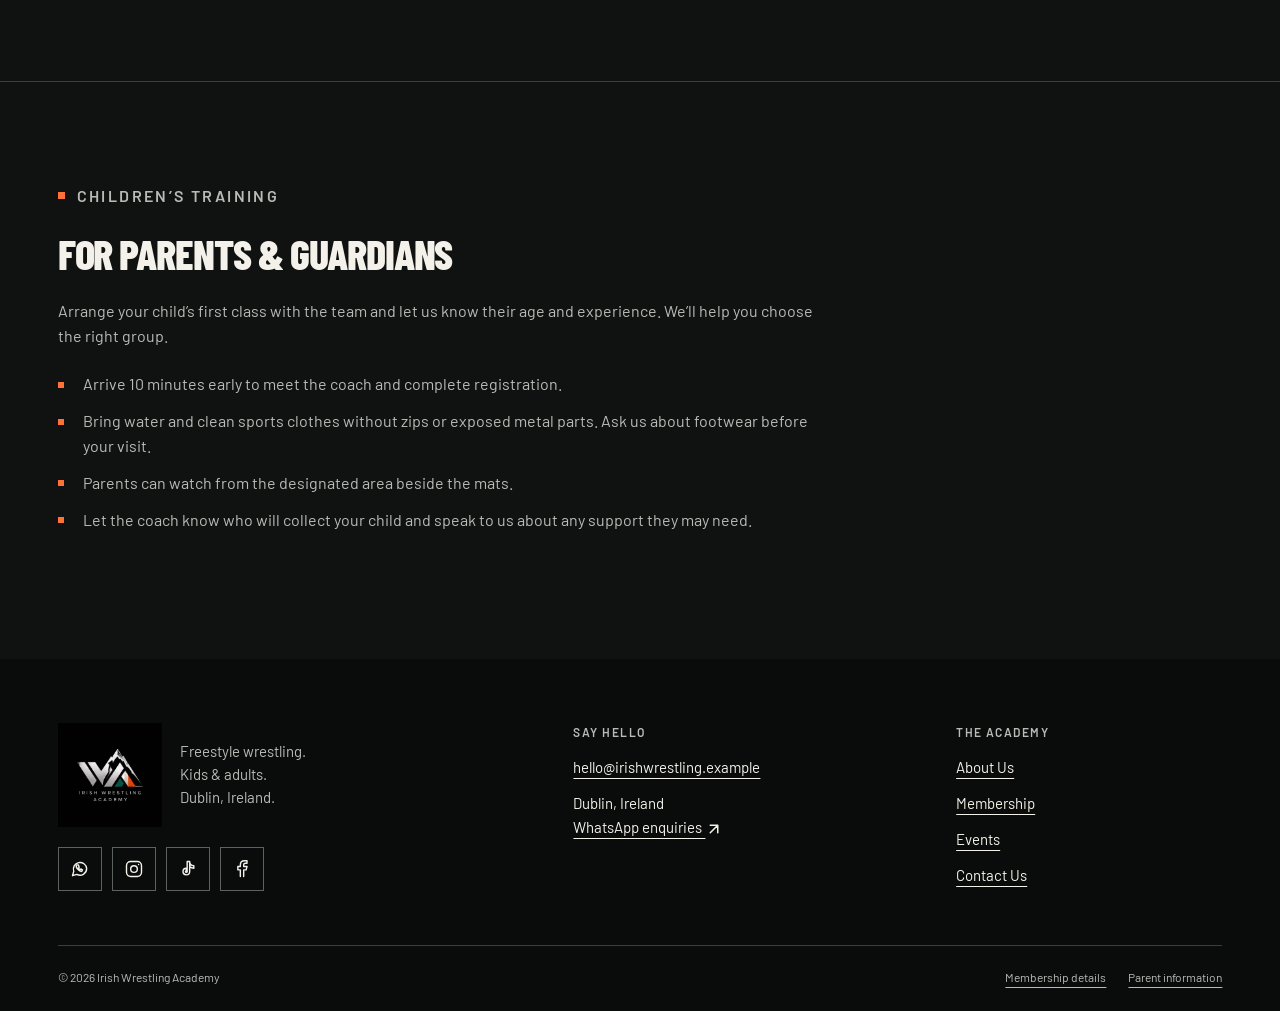
==== commit 8e14306a: "css" ====
--- a/contact.html
+++ b/contact.html
@@ -38,7 +38,7 @@
                     <a href="events.html">Events</a>
                     <a href="contact.html" aria-current="page">Contact Us</a>
                     <a class="nav-cta" href="contact.html?interest=first-class#enquiry"
-                        >Start Training <span aria-hidden="true">↗</span></a
+                        >Start Training <svg class="icon-arrow" xmlns="http://www.w3.org/2000/svg" width="24" height="24" viewBox="0 0 24 24" fill="none" stroke="currentColor" stroke-width="2" stroke-linecap="round" stroke-linejoin="round" aria-hidden="true" focusable="false"><path d="M7 17 17 7M7 7h10v10" /></svg></a
                     >
                 </nav>
             </div>
@@ -73,7 +73,7 @@
                         <div class="contact-info__item">
                             <h2>Message the team</h2>
                             <a class="text-link" href="#channels"
-                                >WhatsApp<span aria-hidden="true">↗</span></a
+                                >WhatsApp<svg class="icon-arrow" xmlns="http://www.w3.org/2000/svg" width="24" height="24" viewBox="0 0 24 24" fill="none" stroke="currentColor" stroke-width="2" stroke-linecap="round" stroke-linejoin="round" aria-hidden="true" focusable="false"><path d="M7 17 17 7M7 7h10v10" /></svg></a
                             >
                         </div>
                         <div class="contact-info__item">
@@ -160,7 +160,7 @@
                             </div>
                         </div>
                         <button class="button" type="submit" id="review-enquiry" disabled>
-                            Review Enquiry <span class="button__arrow" aria-hidden="true">↗</span>
+                            Review Enquiry <svg class="icon-arrow button__arrow" xmlns="http://www.w3.org/2000/svg" width="24" height="24" viewBox="0 0 24 24" fill="none" stroke="currentColor" stroke-width="2" stroke-linecap="round" stroke-linejoin="round" aria-hidden="true" focusable="false"><path d="M7 17 17 7M7 7h10v10" /></svg>
                         </button>
                         <noscript
                             ><p class="form-note">
@@ -254,7 +254,7 @@
                         <a href="contact.html#contact-info">hello@irishwrestling.example</a>
                         <p>Dublin, Ireland</p>
                         <a href="contact.html#channels"
-                            >WhatsApp enquiries <span aria-hidden="true">↗</span></a
+                            >WhatsApp enquiries <svg class="icon-arrow" xmlns="http://www.w3.org/2000/svg" width="24" height="24" viewBox="0 0 24 24" fill="none" stroke="currentColor" stroke-width="2" stroke-linecap="round" stroke-linejoin="round" aria-hidden="true" focusable="false"><path d="M7 17 17 7M7 7h10v10" /></svg></a
                         >
                     </div>
                     <nav class="footer-column" aria-label="Footer navigation">
--- a/css/style.css
+++ b/css/style.css
@@ -207,9 +207,17 @@
     border-color: var(--color-green);
 }
 
+.icon-arrow {
+    display: inline-block;
+    flex: 0 0 auto;
+    width: 18px;
+    height: 18px;
+    vertical-align: middle;
+}
+
 .button__arrow {
-    font-size: 22px;
-    line-height: 1;
+    width: 22px;
+    height: 22px;
 }
 
 .button:disabled {
@@ -410,7 +418,7 @@
     align-self: center;
     width: 10px;
     height: 10px;
-    border-radius: 50%;
+    border-radius: 0;
     background: currentColor;
 }
 
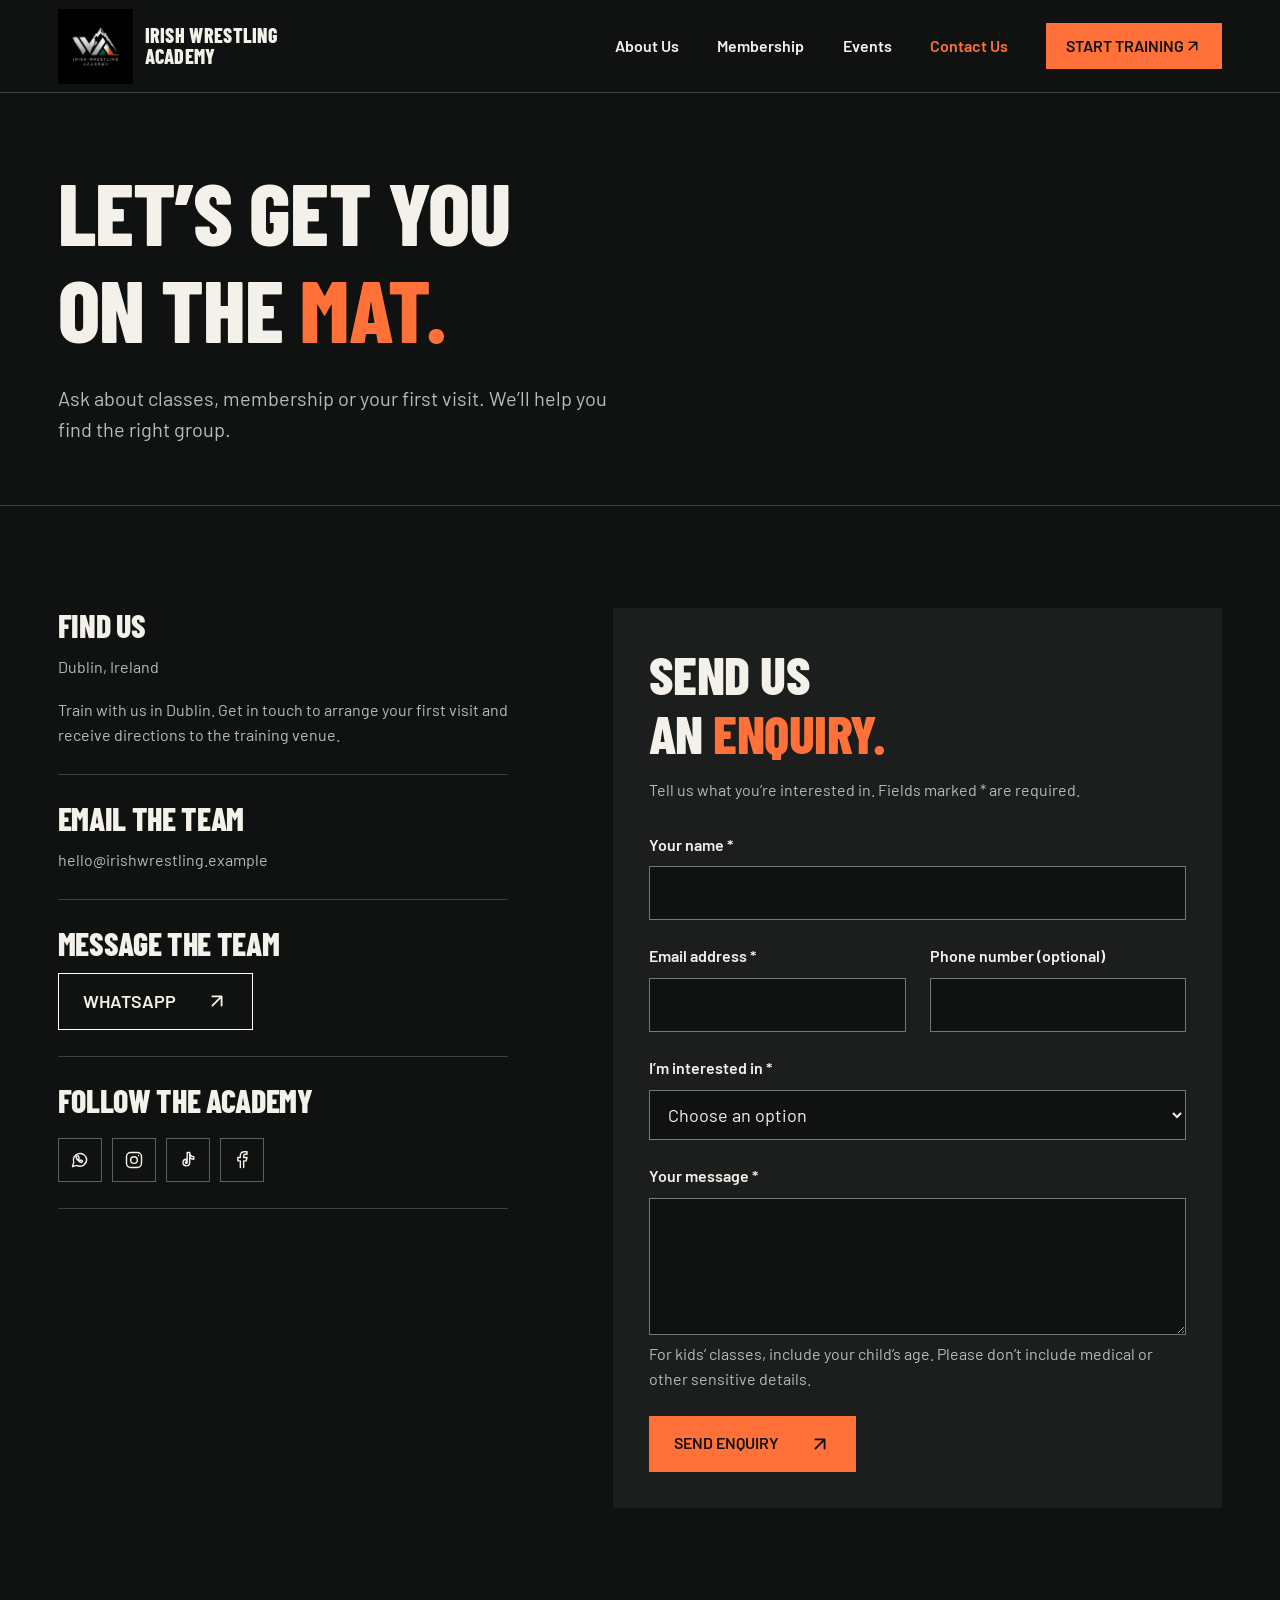
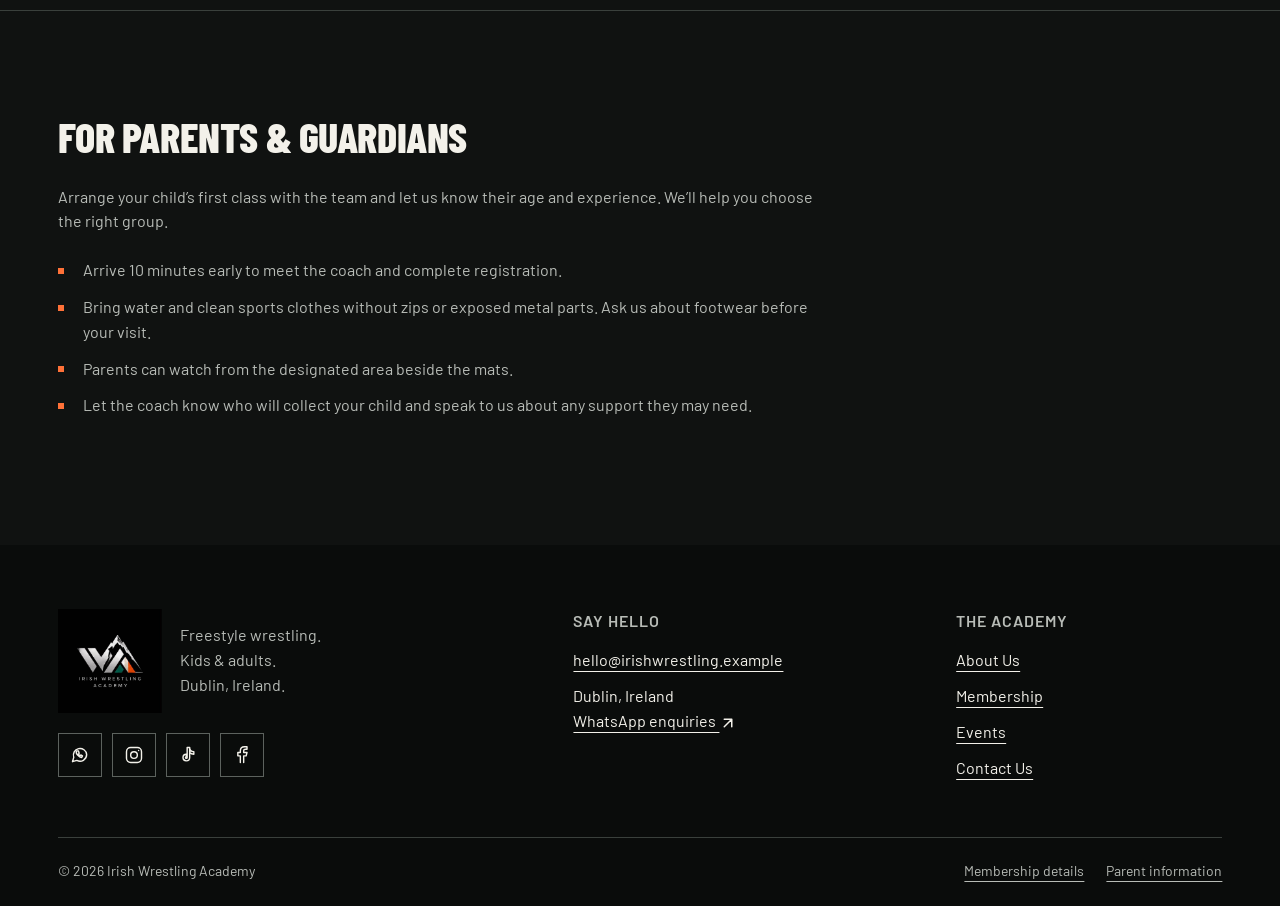
==== commit 9dbd1cb7: "structure" ====
--- a/contact.html
+++ b/contact.html
@@ -46,7 +46,7 @@
         <main id="main">
             <section class="page-hero" aria-labelledby="contact-title">
                 <div class="container">
-                    <p class="eyebrow">Your first step</p>
+
                     <h1 id="contact-title">Let’s get you<br />on the <span class="accent">mat.</span></h1>
                     <p>
                         Ask about classes, membership or your first visit. We’ll help you find the right
@@ -72,8 +72,8 @@
                         </div>
                         <div class="contact-info__item">
                             <h2>Message the team</h2>
-                            <a class="text-link" href="#channels"
-                                >WhatsApp<svg class="icon-arrow" xmlns="http://www.w3.org/2000/svg" width="24" height="24" viewBox="0 0 24 24" fill="none" stroke="currentColor" stroke-width="2" stroke-linecap="round" stroke-linejoin="round" aria-hidden="true" focusable="false"><path d="M7 17 17 7M7 7h10v10" /></svg></a
+                            <a class="button button--outline" href="#channels"
+                                >WhatsApp<svg class="icon-arrow button__arrow" xmlns="http://www.w3.org/2000/svg" width="24" height="24" viewBox="0 0 24 24" fill="none" stroke="currentColor" stroke-width="2" stroke-linecap="round" stroke-linejoin="round" aria-hidden="true" focusable="false"><path d="M7 17 17 7M7 7h10v10" /></svg></a
                             >
                         </div>
                         <div class="contact-info__item">
@@ -115,8 +115,8 @@
                         </div>
                     </div>
                     <form class="contact-form" id="enquiry" aria-describedby="form-note">
-                        <p class="eyebrow">Say hello</p>
-                        <h2>Find your<br />first <span class="accent">class.</span></h2>
+
+                        <h2>Send us<br />an <span class="accent">enquiry.</span></h2>
                         <p class="form-note" id="form-note">
                             Tell us what you’re interested in. Fields marked * are required.
                         </p>
@@ -160,7 +160,7 @@
                             </div>
                         </div>
                         <button class="button" type="submit" id="review-enquiry" disabled>
-                            Review Enquiry <svg class="icon-arrow button__arrow" xmlns="http://www.w3.org/2000/svg" width="24" height="24" viewBox="0 0 24 24" fill="none" stroke="currentColor" stroke-width="2" stroke-linecap="round" stroke-linejoin="round" aria-hidden="true" focusable="false"><path d="M7 17 17 7M7 7h10v10" /></svg>
+                            Send Enquiry <svg class="icon-arrow button__arrow" xmlns="http://www.w3.org/2000/svg" width="24" height="24" viewBox="0 0 24 24" fill="none" stroke="currentColor" stroke-width="2" stroke-linecap="round" stroke-linejoin="round" aria-hidden="true" focusable="false"><path d="M7 17 17 7M7 7h10v10" /></svg>
                         </button>
                         <noscript
                             ><p class="form-note">
@@ -179,7 +179,7 @@
             </section>
             <section class="section policy-section" id="safeguarding" aria-labelledby="safeguarding-title">
                 <div class="container">
-                    <p class="eyebrow">Children’s training</p>
+
                     <h2 id="safeguarding-title">For parents &amp; guardians</h2>
                     <p>
                         Arrange your child’s first class with the team and let us know their age and
--- a/css/style.css
+++ b/css/style.css
@@ -10,6 +10,9 @@
     --color-line: #3a403c;
     --font-main: "Barlow", Arial, sans-serif;
     --font-heading: "Barlow Condensed", Impact, sans-serif;
+    --text-body: 1.125rem;
+    --text-ui: 1rem;
+    --text-caption: .875rem;
     --container-width: 1280px;
     --section-space: clamp(72px, 8vw, 120px);
     --gutter: clamp(20px, 4.5vw, 72px);
@@ -40,6 +43,7 @@
 }
 
 * {
+    min-width: 0;
     box-sizing: border-box;
 }
 
@@ -53,9 +57,10 @@
     background: var(--color-background);
     color: var(--color-text);
     font-family: var(--font-main);
-    font-size: 18px;
+    font-size: var(--text-body);
     line-height: 1.55;
     -webkit-font-smoothing: antialiased;
+    overflow-wrap: anywhere;
 }
 
 body:has(dialog[open]) {
@@ -77,6 +82,7 @@
 }
 
 button {
+    text-transform: uppercase;
     cursor: pointer;
 }
 
@@ -102,17 +108,17 @@
 h1, h2, h3, .display {
     font-family: var(--font-heading);
     font-weight: 800;
-    line-height: .97;
+    line-height: 1.1;
     text-transform: uppercase;
-    letter-spacing: -.025em;
+    letter-spacing: -.01em;
 }
 
 h2 {
-    font-size: clamp(48px, 6.2vw, 88px);
+    font-size: clamp(2rem, 1.4rem + 2.5vw, 3.75rem);
 }
 
 h3 {
-    font-size: clamp(32px, 3vw, 44px);
+    font-size: clamp(1.5rem, 1.2rem + 1vw, 2rem);
 }
 
 p + p {
@@ -137,10 +143,10 @@
     align-items: center;
     gap: 12px;
     margin-bottom: 26px;
-    font-size: 12px;
+    font-size: var(--text-ui);
     font-weight: 600;
     line-height: 1.4;
-    letter-spacing: .15em;
+    letter-spacing: .08em;
     text-transform: uppercase;
 }
 
@@ -152,9 +158,9 @@
 }
 
 .small-label {
-    font-size: 12px;
+    font-size: var(--text-ui);
     font-weight: 600;
-    letter-spacing: .12em;
+    letter-spacing: .06em;
     text-transform: uppercase;
 }
 
@@ -163,6 +169,9 @@
 }
 
 .button {
+    text-transform: uppercase;
+    text-align: center;
+    max-width: 100%;
     display: inline-flex;
     justify-content: center;
     align-items: center;
@@ -173,7 +182,7 @@
     background: var(--color-accent);
     color: var(--color-background);
     text-decoration: none;
-    font-size: 15px;
+    font-size: var(--text-ui);
     font-weight: 600;
     line-height: 1.4;
     transition: background .2s ease, border-color .2s ease;
@@ -185,7 +194,7 @@
 }
 
 .button--outline {
-    border-color: #7b817c;
+    border-color: #fff;
     color: var(--color-text);
     background: transparent;
 }
@@ -230,7 +239,7 @@
     align-items: center;
     gap: 22px;
     min-height: 44px;
-    font-size: 15px;
+    font-size: var(--text-ui);
     font-weight: 600;
     text-decoration: underline;
 }
@@ -289,7 +298,7 @@
 
 .brand__name {
     font-family: var(--font-heading);
-    font-size: 20px;
+    font-size: 1.25rem;
     line-height: 1.05;
     letter-spacing: .015em;
     text-transform: uppercase;
@@ -297,6 +306,8 @@
 
 .site-nav {
     display: flex;
+    flex-wrap: wrap;
+    justify-content: flex-end;
     align-items: center;
     gap: clamp(22px, 3vw, 44px);
 }
@@ -305,7 +316,7 @@
     min-height: 44px;
     display: inline-flex;
     align-items: center;
-    font-size: 14px;
+    font-size: var(--text-ui);
     font-weight: 600;
     text-decoration: none;
 }
@@ -315,6 +326,7 @@
 }
 
 .site-nav .nav-cta {
+    text-transform: uppercase;
     min-height: 46px;
     padding: 10px 20px;
     background: var(--color-accent);
@@ -333,7 +345,7 @@
     border: 1px solid var(--color-line);
     background: none;
     color: var(--color-text);
-    font-size: 14px;
+    font-size: var(--text-ui);
 }
 
 .hero {
@@ -370,8 +382,8 @@
 
 .hero h1 {
     max-width: 800px;
-    font-size: clamp(88px, 12.4vw, 178px);
-    line-height: .86;
+    font-size: clamp(3rem, 1.5rem + 5vw, 5.5rem);
+    line-height: 1.05;
     letter-spacing: -.025em;
 }
 
@@ -379,22 +391,7 @@
     max-width: 395px;
     margin-top: 32px;
     color: #e3e3dc;
-    font-size: 19px;
-}
-
-.hero__bottom {
-    display: flex;
-    align-items: center;
-    gap: 28px;
-    margin-top: 45px;
-    font-size: 11px;
-    letter-spacing: .13em;
-    text-transform: uppercase;
-}
-
-.hero__bottom span + span {
-    border-left: 1px solid #717770;
-    padding-left: 28px;
+    font-size: var(--text-body);
 }
 
 .statement-strip {
@@ -404,21 +401,20 @@
 }
 
 .statement-strip .container {
-    display: flex;
-    justify-content: space-between;
+    display: grid;
+    grid-template-columns: minmax(0, 1fr) 1px minmax(0, 1fr) 1px minmax(0, 1fr);
+    align-items: center;
     gap: 20px;
     font-family: var(--font-heading);
-    font-size: clamp(20px, 2.3vw, 32px);
+    font-size: clamp(1.25rem, 1rem + 1vw, 2rem);
     line-height: 1.1;
     text-transform: uppercase;
-}
-
-.statement-dot {
-    flex: 0 0 10px;
-    align-self: center;
-    width: 10px;
-    height: 10px;
-    border-radius: 0;
+    text-align: center;
+}
+
+.statement-divider {
+    width: 1px;
+    height: 1em;
     background: currentColor;
 }
 
@@ -455,7 +451,7 @@
 
 .section-intro__copy .lead {
     color: var(--color-text);
-    font-size: clamp(22px, 2.3vw, 30px);
+    font-size: clamp(1.375rem, 1rem + 1vw, 1.875rem);
     line-height: 1.38;
 }
 
@@ -471,7 +467,7 @@
     padding: 25px 0 0;
     border-top: 1px solid #535b55;
     list-style: none;
-    font-size: 13px;
+    font-size: var(--text-ui);
     font-weight: 600;
 }
 
@@ -530,10 +526,10 @@
     bottom: 20px;
     padding: 6px 12px;
     background: var(--color-background);
-    font-size: 11px;
+    font-size: var(--text-caption);
     font-weight: 600;
     text-transform: uppercase;
-    letter-spacing: .1em;
+    letter-spacing: .05em;
 }
 
 .class-card__body {
@@ -541,7 +537,7 @@
 }
 
 .class-card__body h3 {
-    font-size: clamp(38px, 4.2vw, 60px);
+    font-size: clamp(1.5rem, 1.2rem + 1vw, 2rem);
 }
 
 .class-card__body p {
@@ -561,12 +557,12 @@
 }
 
 .class-card__price {
-    font-size: 15px;
+    font-size: var(--text-ui);
 }
 
 .class-card__price strong {
     font-family: var(--font-heading);
-    font-size: 36px;
+    font-size: 2.25rem;
     line-height: 1;
 }
 
@@ -601,14 +597,14 @@
 }
 
 .coach-card__body h3 {
-    font-size: clamp(36px, 4vw, 52px);
+    font-size: clamp(1.5rem, 1.2rem + 1vw, 2rem);
     margin-bottom: 20px;
 }
 
 .coach-card__body > p:last-child {
     margin-top: 0;
     color: #d1ddd6;
-    font-size: 17px;
+    font-size: var(--text-body);
 }
 
 .competition-feature {
@@ -644,7 +640,7 @@
 }
 
 .cta-inner h2 {
-    font-size: clamp(56px, 7.2vw, 104px);
+    font-size: clamp(2rem, 1.4rem + 2.5vw, 3.75rem);
 }
 
 .cta-inner p {
@@ -684,7 +680,7 @@
 
 .footer-brand p {
     max-width: 200px;
-    font-size: 15px;
+    font-size: var(--text-ui);
     color: var(--color-muted);
 }
 
@@ -695,7 +691,7 @@
 }
 
 .footer-column p, .footer-column a {
-    font-size: 15px;
+    font-size: var(--text-ui);
     overflow-wrap: anywhere;
 }
 
@@ -744,7 +740,7 @@
     padding-top: 22px;
     border-top: 1px solid var(--color-line);
     color: var(--color-muted);
-    font-size: 12px;
+    font-size: var(--text-caption);
 }
 
 .footer-policies {
@@ -759,7 +755,7 @@
 }
 
 .page-hero h1 {
-    font-size: clamp(66px, 9vw, 130px);
+    font-size: clamp(3rem, 1.5rem + 5vw, 5.5rem);
     max-width: 950px;
 }
 
@@ -767,7 +763,7 @@
     margin-top: 26px;
     max-width: 560px;
     color: var(--color-muted);
-    font-size: 20px;
+    font-size: 1.25rem;
 }
 
 .page-hero__layout {
@@ -797,7 +793,7 @@
     align-items: center;
     gap: 15px;
     text-decoration: none;
-    font-size: 14px;
+    font-size: var(--text-ui);
     font-weight: 600;
 }
 
@@ -836,6 +832,7 @@
 
 .plan-price {
     display: flex;
+    flex-wrap: wrap;
     align-items: baseline;
     gap: 12px;
     margin-block: 20px 12px;
@@ -843,14 +840,14 @@
 
 .plan-price strong {
     font-family: var(--font-heading);
-    font-size: 100px;
+    font-size: clamp(3.5rem, 2rem + 4vw, 5rem);
     line-height: 1;
     letter-spacing: -.04em;
 }
 
 .plan-price span {
     color: var(--color-muted);
-    font-size: 16px;
+    font-size: var(--text-ui);
 }
 
 .plan-meta {
@@ -859,7 +856,7 @@
     gap: 8px 20px;
     padding-block: 16px;
     border-block: 1px solid #555c56;
-    font-size: 14px;
+    font-size: var(--text-ui);
 }
 
 .check-list {
@@ -872,7 +869,7 @@
     position: relative;
     padding-left: 25px;
     margin-bottom: 12px;
-    font-size: 16px;
+    font-size: var(--text-ui);
 }
 
 .check-list li::before {
@@ -891,7 +888,7 @@
 
 .plan-note {
     margin-top: 14px;
-    font-size: 13px;
+    font-size: var(--text-ui);
     color: var(--color-muted);
 }
 
@@ -901,6 +898,7 @@
 
 .timetable {
     width: 100%;
+    table-layout: fixed;
     border-collapse: collapse;
     margin-top: 35px;
     text-align: left;
@@ -915,20 +913,20 @@
 .timetable th {
     padding: 14px 16px;
     border-bottom: 1px solid #7d9588;
-    font-size: 12px;
+    font-size: var(--text-ui);
     text-transform: uppercase;
-    letter-spacing: .1em;
+    letter-spacing: .05em;
 }
 
 .timetable td {
     padding: 20px 16px;
     border-bottom: 1px solid #557165;
-    font-size: 17px;
+    font-size: var(--text-body);
 }
 
 .table-note {
     margin-top: 22px;
-    font-size: 15px;
+    font-size: var(--text-ui);
     color: #c4d4cb;
 }
 
@@ -949,16 +947,16 @@
     margin-bottom: 25px;
     color: var(--color-accent);
     font-family: var(--font-heading);
-    font-size: 42px;
+    font-size: 2.625rem;
 }
 
 .step h3 {
-    font-size: 30px;
+    font-size: 1.875rem;
     margin-bottom: 15px;
 }
 
 .step p {
-    font-size: 16px;
+    font-size: var(--text-ui);
     color: var(--color-muted);
 }
 
@@ -966,7 +964,7 @@
     display: flex;
     flex-wrap: wrap;
     gap: 16px 40px;
-    font-size: 19px;
+    font-size: var(--text-body);
 }
 
 .trial-prices strong {
@@ -990,7 +988,7 @@
 .faq-list summary {
     position: relative;
     padding: 24px 35px 24px 0;
-    font-size: 18px;
+    font-size: 1.125rem;
     font-weight: 600;
     cursor: pointer;
     list-style: none;
@@ -1019,7 +1017,7 @@
 .faq-list details > p {
     padding: 0 20px 24px 0;
     color: var(--color-muted);
-    font-size: 16px;
+    font-size: var(--text-ui);
 }
 
 .events-grid {
@@ -1052,13 +1050,13 @@
     padding: 8px;
     color: var(--color-background);
     background: var(--color-accent);
-    font-size: 12px;
+    font-size: var(--text-caption);
     text-transform: uppercase;
 }
 
 .event-date strong {
     font-family: var(--font-heading);
-    font-size: 40px;
+    font-size: 2.5rem;
     line-height: 1;
 }
 
@@ -1078,7 +1076,7 @@
 
 .event-details {
     margin-block: 20px;
-    font-size: 15px;
+    font-size: var(--text-ui);
 }
 
 .event-details div {
@@ -1113,12 +1111,12 @@
 }
 
 .contact-info__item h2 {
-    font-size: 28px;
+    font-size: 2rem;
     margin-bottom: 12px;
 }
 
 .contact-info__item p {
-    font-size: 16px;
+    font-size: var(--text-ui);
     color: var(--color-muted);
 }
 
@@ -1126,7 +1124,7 @@
     display: inline-flex;
     align-items: center;
     min-height: 44px;
-    font-size: 17px;
+    font-size: var(--text-body);
 }
 
 .contact-form {
@@ -1135,13 +1133,13 @@
 }
 
 .contact-form h2 {
-    font-size: clamp(38px, 4vw, 54px);
+    font-size: clamp(2rem, 1.4rem + 2.5vw, 3.375rem);
 }
 
 .form-note {
     margin-top: 15px;
     color: var(--color-muted);
-    font-size: 14px;
+    font-size: var(--text-ui);
 }
 
 .form-fields {
@@ -1158,7 +1156,7 @@
 .form-field label {
     display: block;
     margin-bottom: 9px;
-    font-size: 14px;
+    font-size: var(--text-ui);
     font-weight: 600;
 }
 
@@ -1181,7 +1179,7 @@
 .field-hint {
     margin-top: 7px;
     color: var(--color-muted);
-    font-size: 13px;
+    font-size: var(--text-ui);
 }
 
 .contact-form .button {
@@ -1193,7 +1191,7 @@
     padding: 20px;
     border-left: 3px solid var(--color-accent);
     background: var(--color-background);
-    font-size: 16px;
+    font-size: var(--text-ui);
     overflow-wrap: anywhere;
 }
 
@@ -1202,7 +1200,7 @@
 }
 
 .form-result h3 {
-    font-size: 27px;
+    font-size: 1.6875rem;
     margin-bottom: 12px;
 }
 
@@ -1217,14 +1215,14 @@
 }
 
 .policy-section h2 {
-    font-size: 42px;
+    font-size: 2.625rem;
     margin-bottom: 25px;
 }
 
 .policy-section p {
     max-width: 760px;
     color: var(--color-muted);
-    font-size: 16px;
+    font-size: var(--text-ui);
 }
 
 @media (max-width: 1050px) {
@@ -1271,7 +1269,7 @@
 
     .brand__name {
         display: block;
-        font-size: 18px;
+        font-size: 1.125rem;
     }
 
     .js .menu-toggle {
@@ -1325,37 +1323,15 @@
         padding-block: 190px 40px;
     }
 
-    .hero h1 {
-        font-size: clamp(78px, 16vw, 122px);
-    }
-
     .hero__description {
         max-width: 350px;
-        font-size: 17px;
+        font-size: var(--text-body);
         margin-top: 24px;
     }
 
-    .hero__bottom {
-        gap: 18px;
-        margin-top: 30px;
-        font-size: 10px;
-    }
-
-    .hero__bottom span + span {
-        padding-left: 18px;
-    }
-
-    .hero .eyebrow {
-        font-size: 10px;
-    }
-
     .statement-strip .container {
-        display: grid;
-        grid-template-columns: auto 6px auto 6px auto;
-        align-items: center;
         gap: 10px;
-        font-size: clamp(14px, 3.7vw, 20px);
-        text-align: center;
+        font-size: 1rem;
     }
 
     .section-intro, .class-grid, .coach-grid, .competition-feature,
@@ -1419,7 +1395,7 @@
     }
 
     .page-tabs a {
-        font-size: 13px;
+        font-size: var(--text-ui);
     }
 
     .first-class-grid {
@@ -1433,11 +1409,7 @@
 
     .timetable td, .timetable th {
         padding: 16px 7px;
-        font-size: 14px;
-    }
-
-    .timetable th {
-        font-size: 10px;
+        font-size: var(--text-ui);
     }
 
     .contact-form {
@@ -1451,7 +1423,7 @@
 
 @media (max-width: 380px) {
     .brand__name {
-        font-size: 16px;
+        font-size: var(--text-ui);
     }
 
     .brand {
@@ -1463,18 +1435,6 @@
         align-items: stretch;
     }
 
-    .hero__bottom {
-        flex-wrap: wrap;
-        gap: 10px 16px;
-    }
-
-    .hero__bottom span + span {
-        padding-left: 16px;
-    }
-
-    .plan-price strong {
-        font-size: 80px;
-    }
 }
 
 @media (prefers-reduced-motion: reduce) {
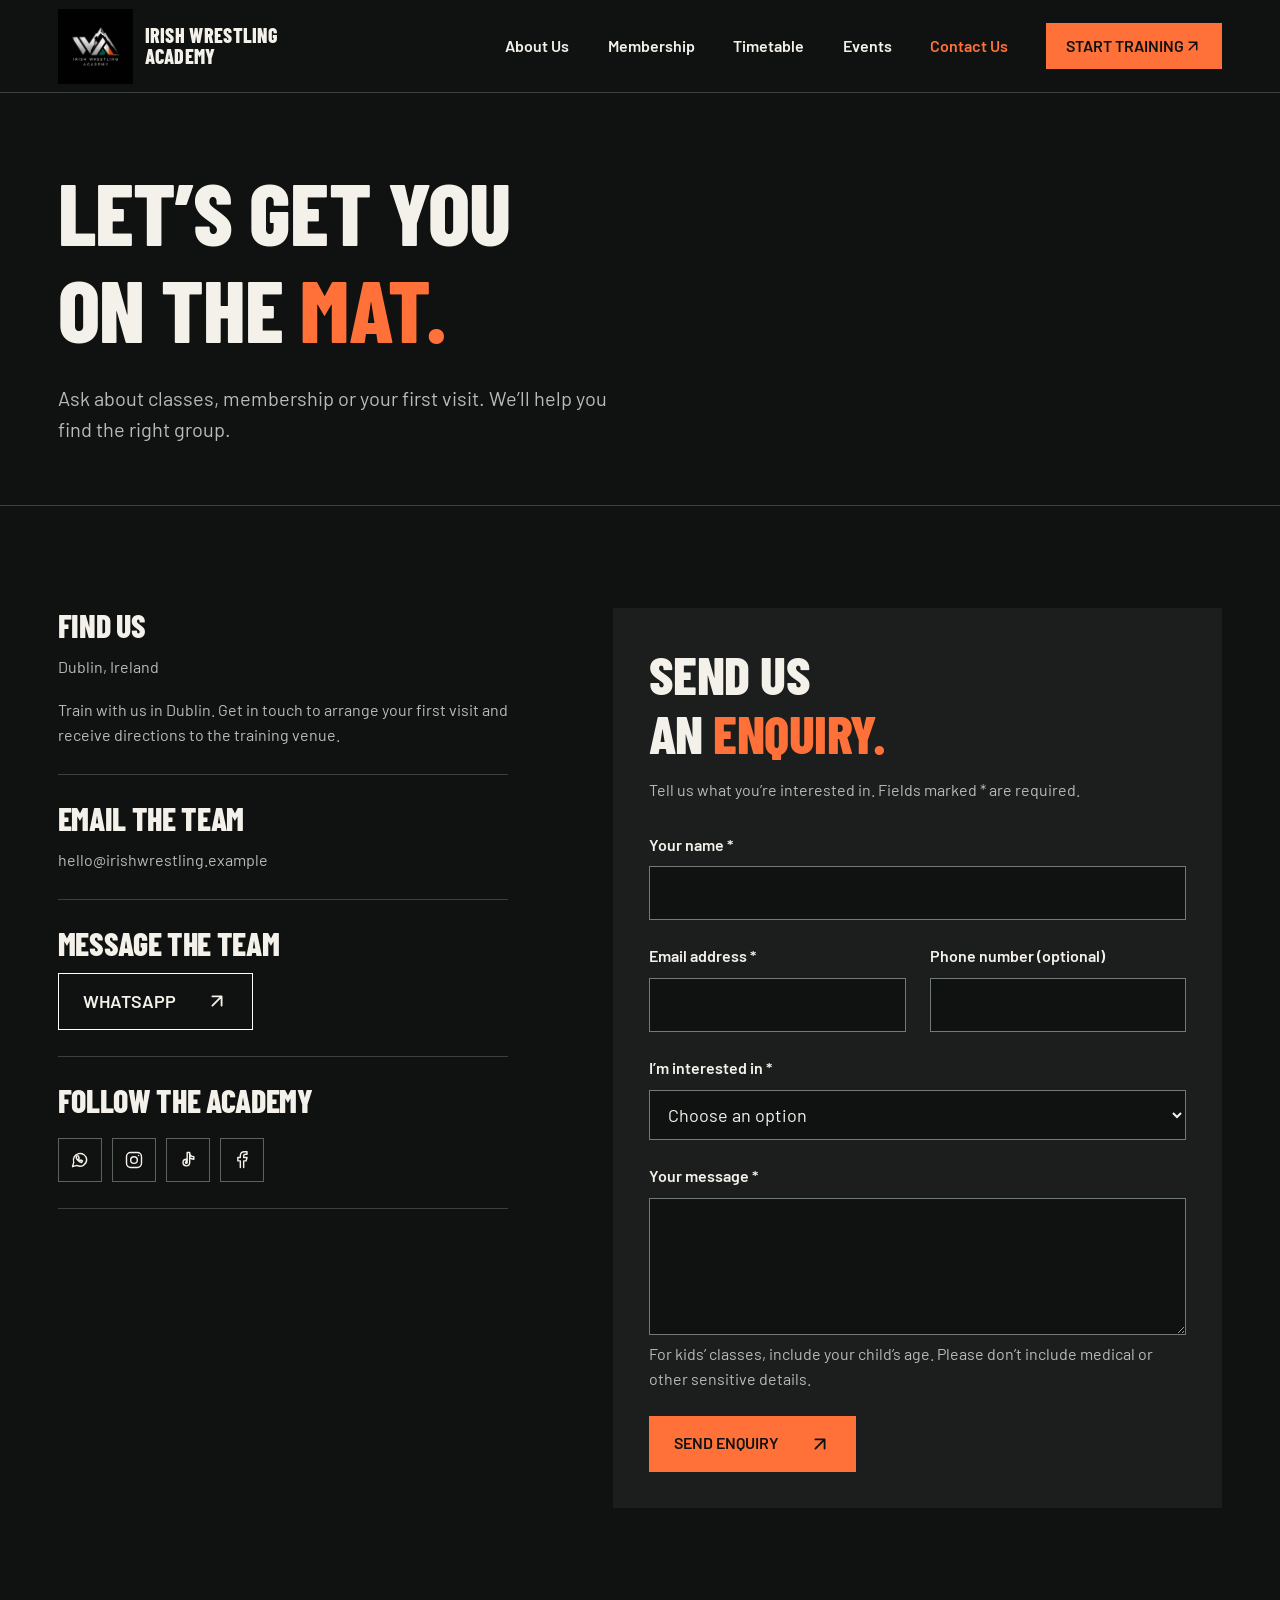
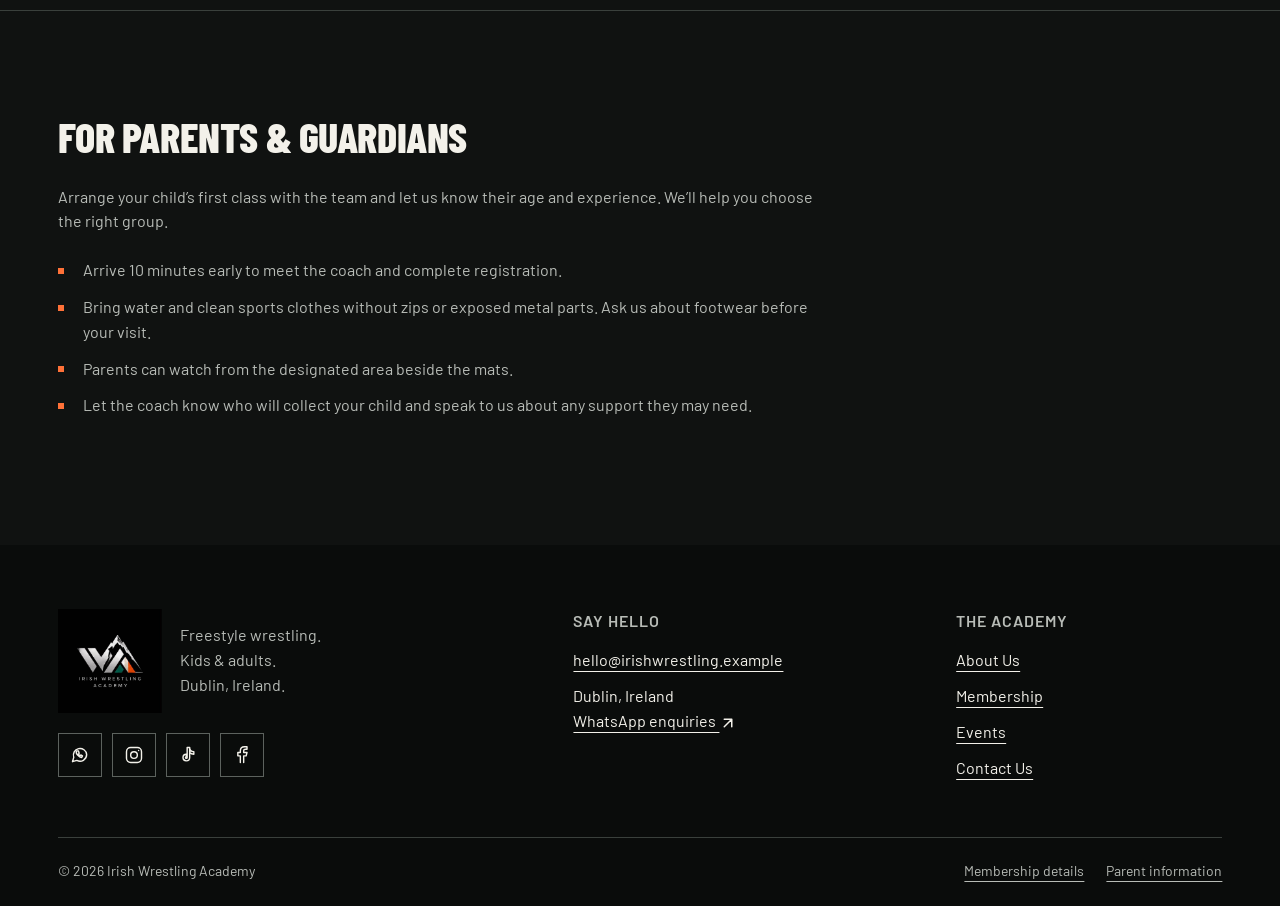
==== commit ac84be43: "title" ====
--- a/contact.html
+++ b/contact.html
@@ -35,6 +35,7 @@
                 <nav class="site-nav" id="site-nav" aria-label="Main navigation">
                     <a href="index.html#about">About Us</a>
                     <a href="membership.html">Membership</a>
+                    <a href="membership.html#timetable">Timetable</a>
                     <a href="events.html">Events</a>
                     <a href="contact.html" aria-current="page">Contact Us</a>
                     <a class="nav-cta" href="contact.html?interest=first-class#enquiry"
--- a/css/style.css
+++ b/css/style.css
@@ -353,7 +353,7 @@
     isolation: isolate;
     min-height: 680px;
     display: flex;
-    align-items: center;
+    align-items: flex-start;
     overflow: hidden;
 }
 
@@ -377,12 +377,12 @@
 }
 
 .hero__content {
-    padding-block: 70px 56px;
+    padding-block: 122px 56px;
 }
 
 .hero h1 {
     max-width: 800px;
-    font-size: clamp(3rem, 1.5rem + 5vw, 5.5rem);
+    font-size: clamp(3.75rem, 2rem + 6vw, 6.875rem);
     line-height: 1.05;
     letter-spacing: -.025em;
 }
@@ -904,24 +904,54 @@
     text-align: left;
 }
 
-.timetable caption {
-    text-align: left;
-    padding-bottom: 18px;
-    color: #d0ded5;
-}
-
-.timetable th {
-    padding: 14px 16px;
+.timetable__day {
+    width: 32%;
+}
+
+.timetable__time {
+    width: 42%;
+}
+
+.timetable__training {
+    width: 26%;
+}
+
+.timetable th, .timetable td {
+    padding: 18px 16px;
+    font-size: var(--text-body);
+    vertical-align: top;
+}
+
+.timetable thead th {
     border-bottom: 1px solid #7d9588;
     font-size: var(--text-ui);
+    font-weight: 600;
     text-transform: uppercase;
     letter-spacing: .05em;
 }
 
-.timetable td {
-    padding: 20px 16px;
-    border-bottom: 1px solid #557165;
-    font-size: var(--text-body);
+.timetable tbody {
+    border-bottom: 1px solid #7d9588;
+}
+
+.timetable tbody th {
+    padding-top: 22px;
+    font-weight: 600;
+}
+
+.timetable tbody tr:first-child td {
+    padding-top: 22px;
+    padding-bottom: 8px;
+}
+
+.timetable tbody tr:last-child td {
+    padding-top: 8px;
+    padding-bottom: 22px;
+}
+
+.timetable__kids {
+    color: var(--color-accent);
+    font-weight: 600;
 }
 
 .table-note {
@@ -1306,7 +1336,7 @@
 
     .hero {
         min-height: 700px;
-        align-items: end;
+        align-items: flex-start;
     }
 
     .hero__image {
@@ -1320,7 +1350,7 @@
     }
 
     .hero__content {
-        padding-block: 190px 40px;
+        padding-block: 230px 40px;
     }
 
     .hero__description {
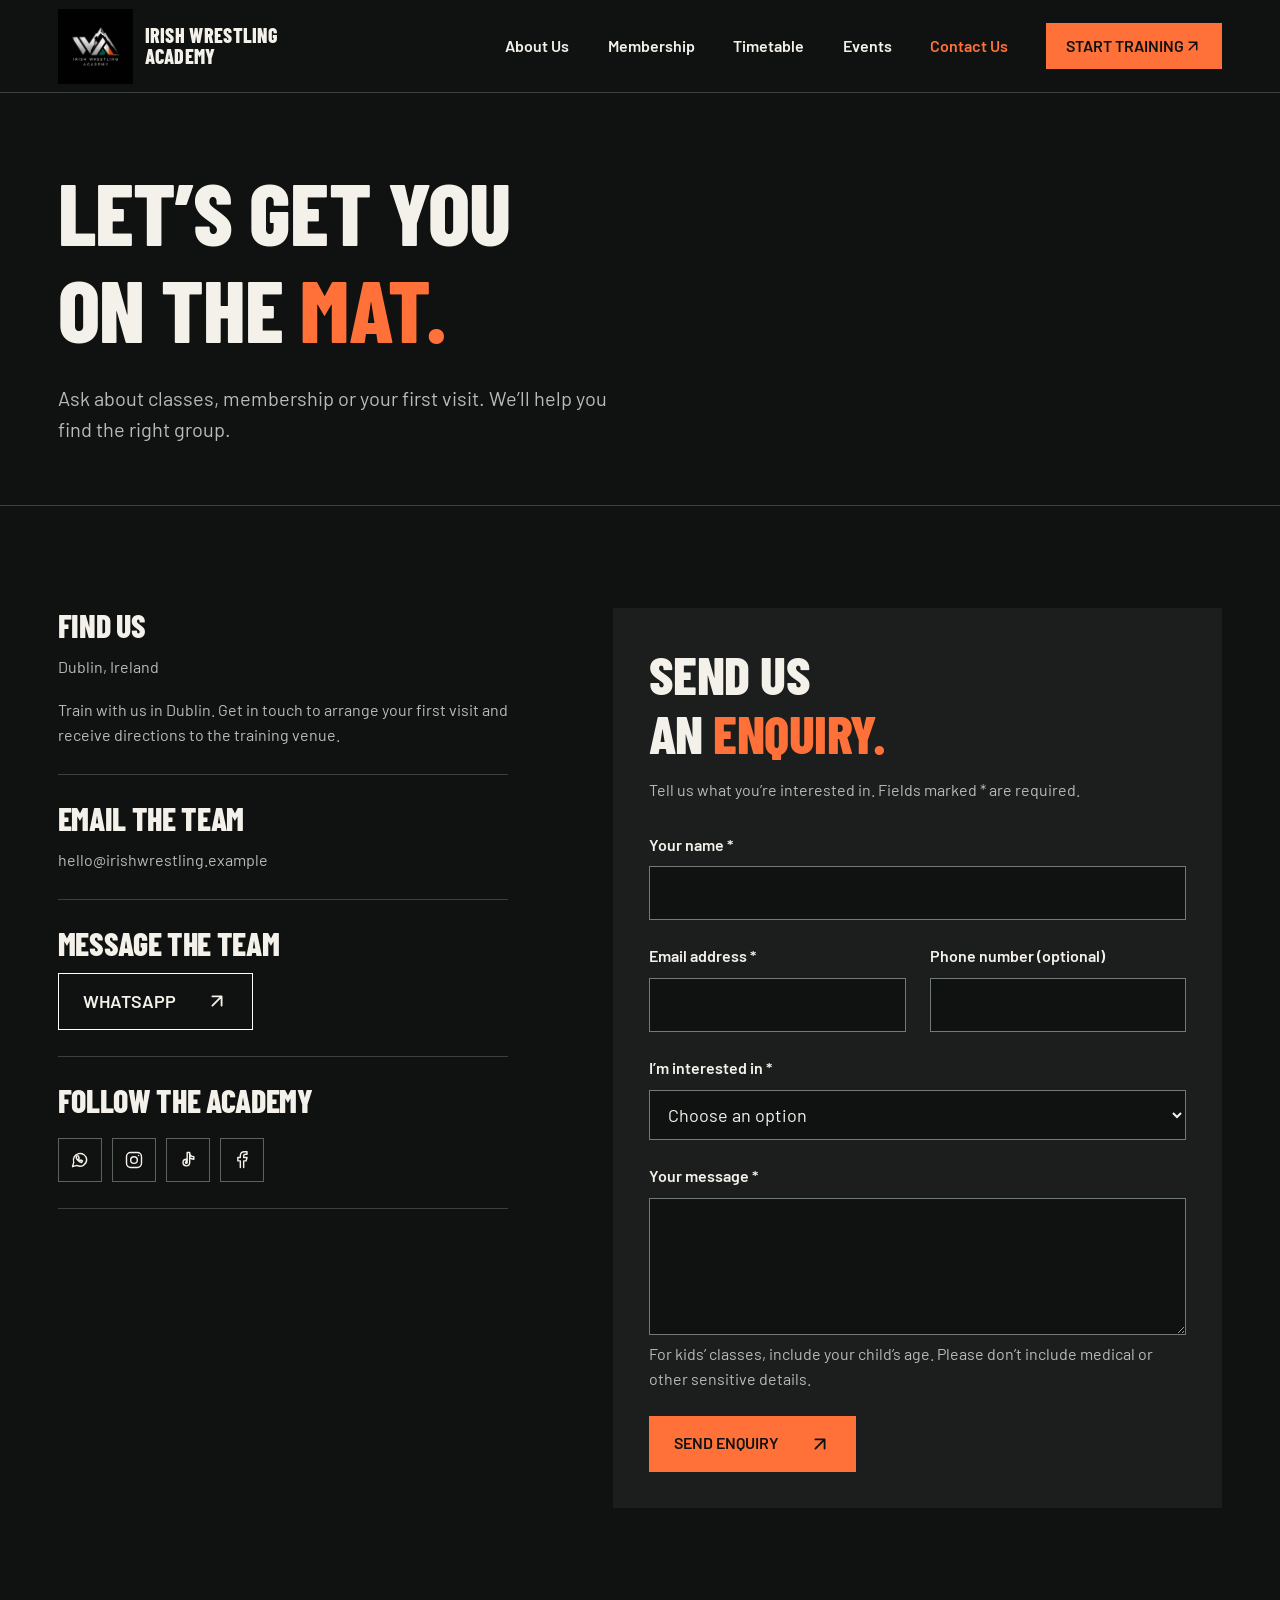
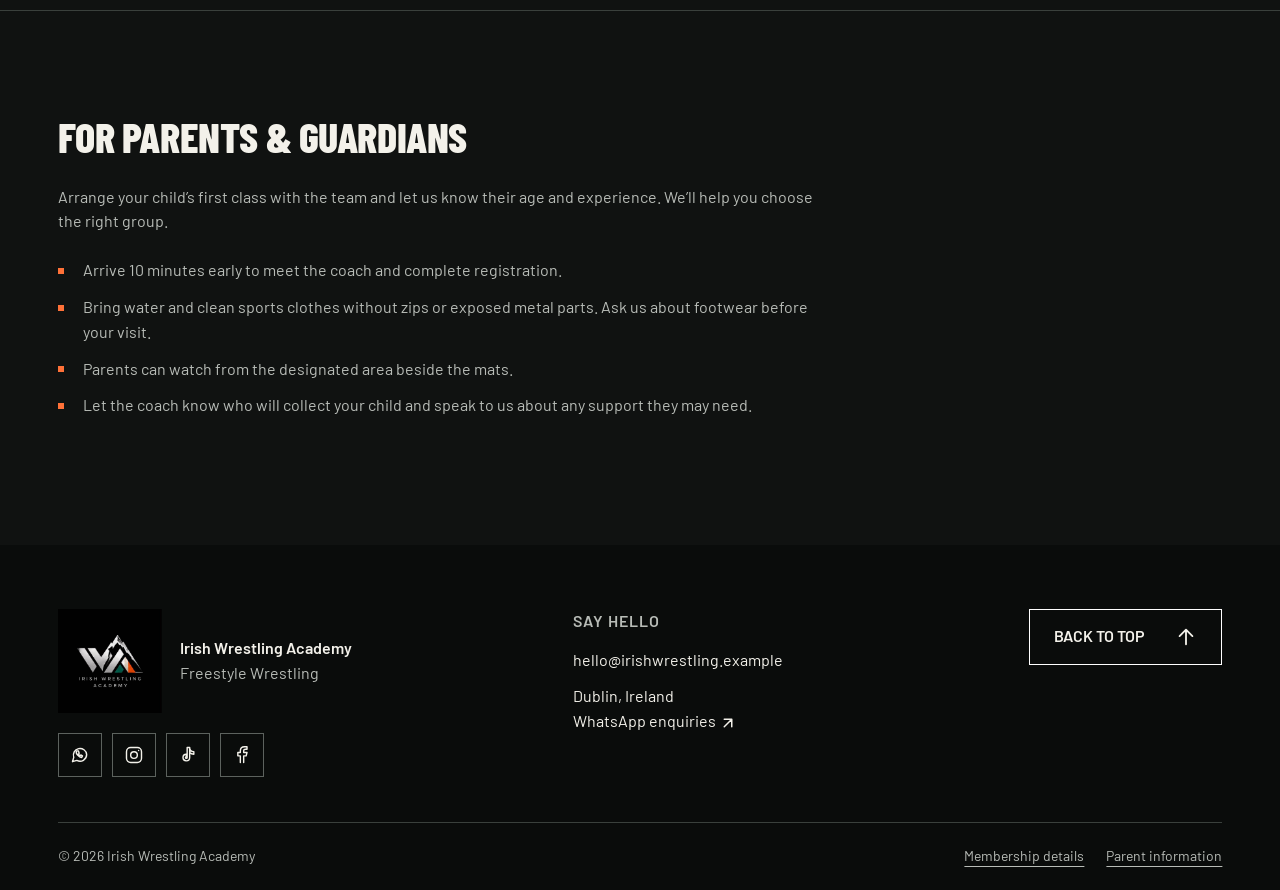
==== commit a0e60254: "css" ====
--- a/contact.html
+++ b/contact.html
@@ -21,7 +21,7 @@
         <link rel="stylesheet" href="css/style.css" />
         <script src="js/main.js" defer></script>
     </head>
-    <body>
+    <body id="top">
         <a class="skip-link" href="#main">Skip to content</a>
         <header class="site-header">
             <div class="container header-inner">
@@ -213,7 +213,7 @@
                                 height="640"
                                 loading="lazy"
                             />
-                            <p>Freestyle wrestling.<br />Kids &amp; adults.<br />Dublin, Ireland.</p>
+                            <p><strong>Irish Wrestling Academy</strong><br />Freestyle Wrestling</p>
                         </a>
                         <div class="social-links">
                             <a
@@ -258,13 +258,9 @@
                             >WhatsApp enquiries <svg class="icon-arrow" xmlns="http://www.w3.org/2000/svg" width="24" height="24" viewBox="0 0 24 24" fill="none" stroke="currentColor" stroke-width="2" stroke-linecap="round" stroke-linejoin="round" aria-hidden="true" focusable="false"><path d="M7 17 17 7M7 7h10v10" /></svg></a
                         >
                     </div>
-                    <nav class="footer-column" aria-label="Footer navigation">
-                        <span class="small-label">The academy</span>
-                        <a href="index.html#about">About Us</a>
-                        <a href="membership.html">Membership</a>
-                        <a href="events.html">Events</a>
-                        <a href="contact.html">Contact Us</a>
-                    </nav>
+                    <div class="footer-top">
+                        <a class="button button--outline" href="#top">Back to Top <svg class="icon-arrow button__arrow" xmlns="http://www.w3.org/2000/svg" width="24" height="24" viewBox="0 0 24 24" fill="none" stroke="currentColor" stroke-width="2" stroke-linecap="round" stroke-linejoin="round" aria-hidden="true" focusable="false"><path d="M12 20V4M5 11l7-7 7 7" /></svg></a>
+                    </div>
                 </div>
                 <div class="footer-bottom">
                     <p>© 2026 Irish Wrestling Academy</p>
--- a/css/style.css
+++ b/css/style.css
@@ -696,9 +696,26 @@
 }
 
 .footer-column a {
+    text-decoration: none;
     display: block;
     width: fit-content;
     min-height: 36px;
+}
+
+.footer-column a:hover {
+    color: var(--color-accent);
+    text-decoration: underline;
+}
+
+.footer-brand strong {
+    color: var(--color-text);
+    font-weight: 600;
+}
+
+.footer-top {
+    display: flex;
+    align-items: flex-start;
+    justify-content: flex-end;
 }
 
 .social-links {
@@ -935,6 +952,7 @@
 }
 
 .timetable tbody th {
+    font-size: 1.25rem;
     padding-top: 22px;
     font-weight: 600;
 }
@@ -951,7 +969,6 @@
 
 .timetable__kids {
     color: var(--color-accent);
-    font-weight: 600;
 }
 
 .table-note {
@@ -1439,7 +1456,6 @@
 
     .timetable td, .timetable th {
         padding: 16px 7px;
-        font-size: var(--text-ui);
     }
 
     .contact-form {
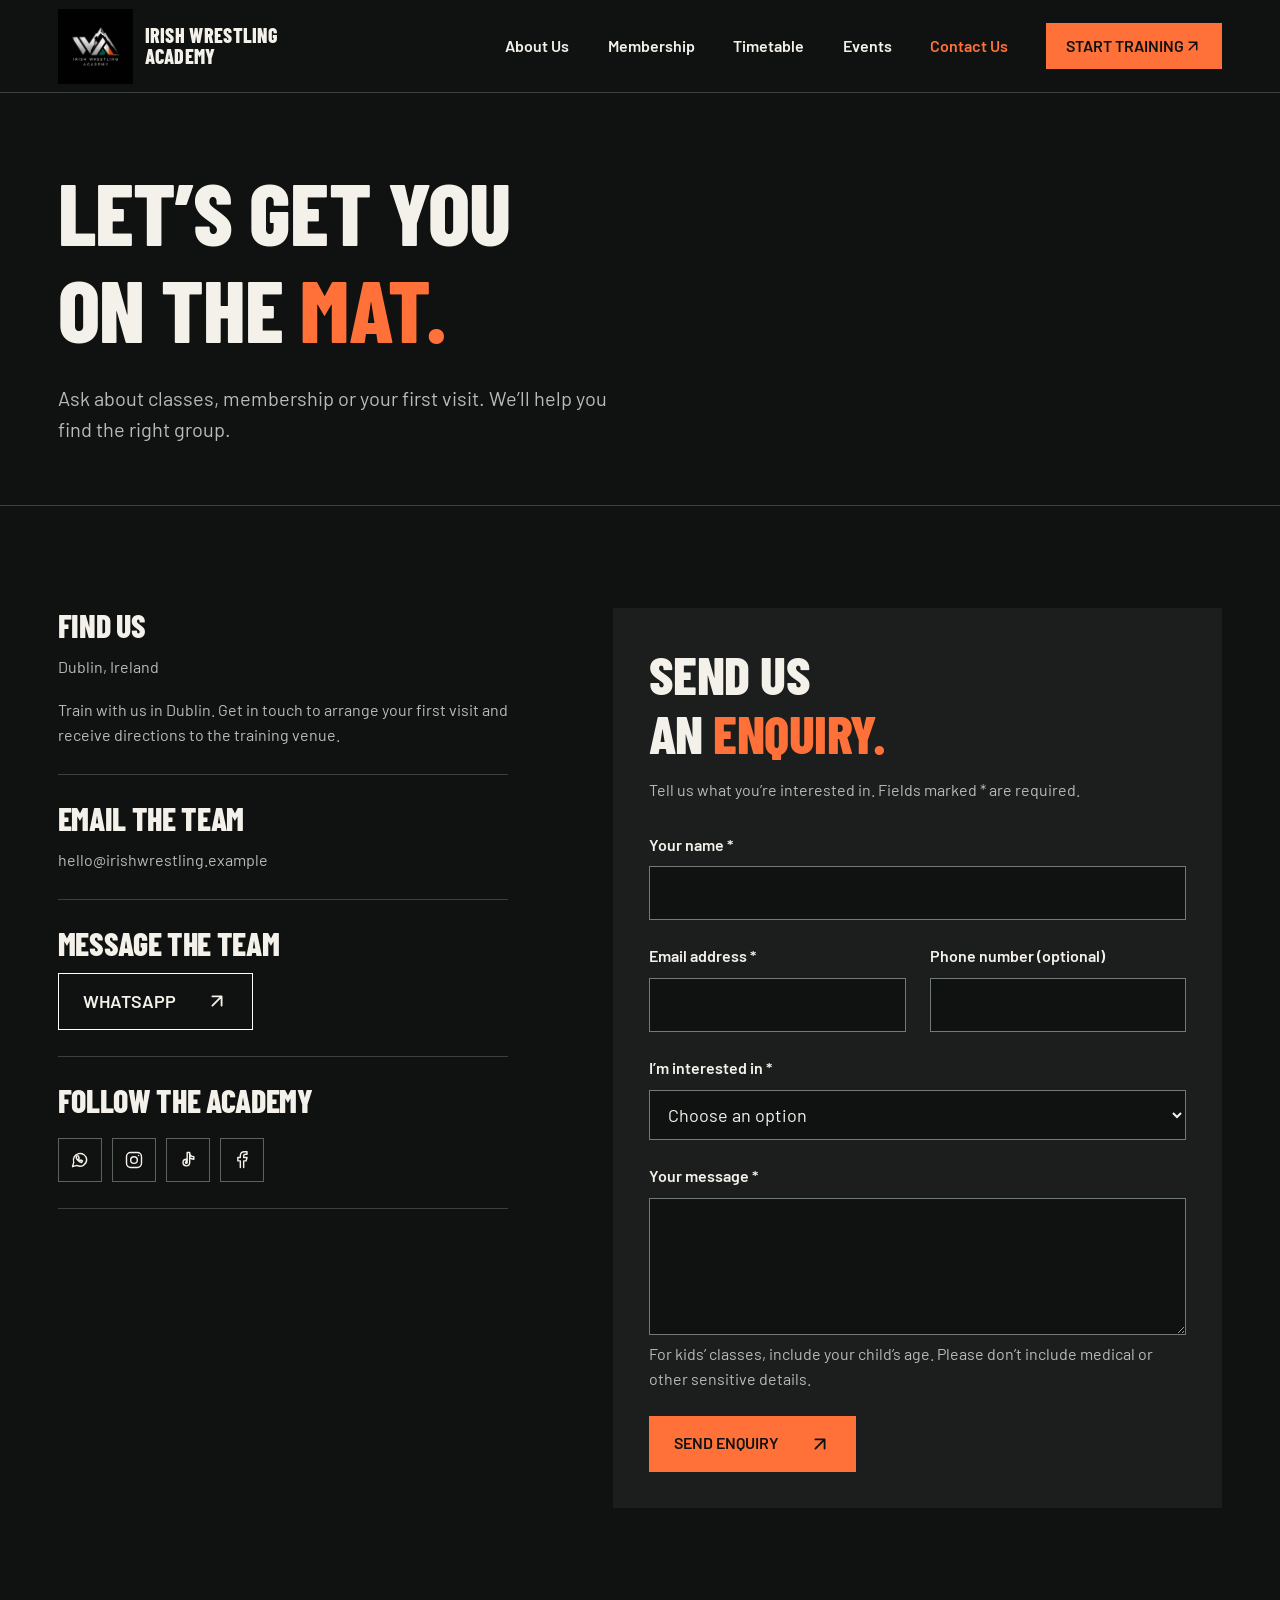
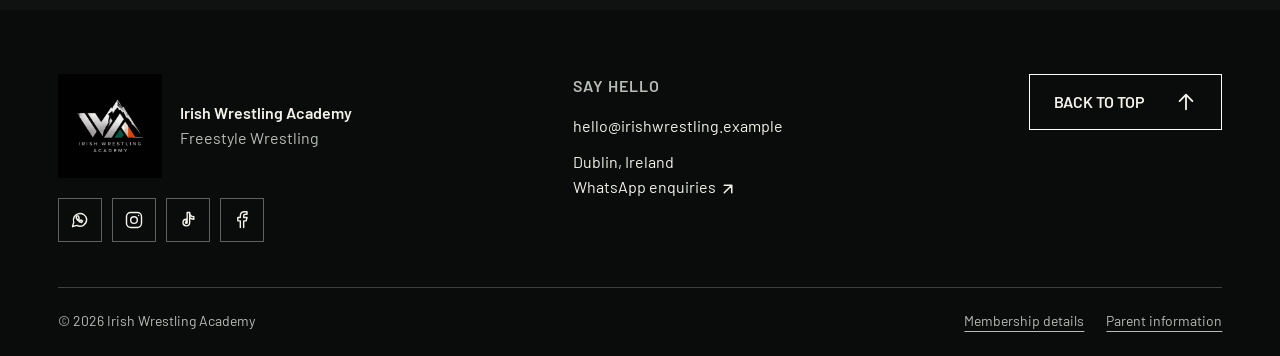
==== commit c86c24cf: "structure" ====
--- a/contact.html
+++ b/contact.html
@@ -178,28 +178,6 @@
                     </form>
                 </div>
             </section>
-            <section class="section policy-section" id="safeguarding" aria-labelledby="safeguarding-title">
-                <div class="container">
-
-                    <h2 id="safeguarding-title">For parents &amp; guardians</h2>
-                    <p>
-                        Arrange your child’s first class with the team and let us know their age and
-                        experience. We’ll help you choose the right group.
-                    </p>
-                    <ul class="check-list parent-information">
-                        <li>Arrive 10 minutes early to meet the coach and complete registration.</li>
-                        <li>
-                            Bring water and clean sports clothes without zips or exposed metal parts. Ask us
-                            about footwear before your visit.
-                        </li>
-                        <li>Parents can watch from the designated area beside the mats.</li>
-                        <li>
-                            Let the coach know who will collect your child and speak to us about any support
-                            they may need.
-                        </li>
-                    </ul>
-                </div>
-            </section>
         </main>
         <footer class="site-footer">
             <div class="container">
@@ -266,7 +244,7 @@
                     <p>© 2026 Irish Wrestling Academy</p>
                     <div class="footer-policies">
                         <a href="membership.html#membership-details">Membership details</a>
-                        <a href="contact.html#safeguarding">Parent information</a>
+                        <a href="membership.html#safeguarding">Parent information</a>
                     </div>
                 </div>
             </div>
--- a/css/style.css
+++ b/css/style.css
@@ -952,6 +952,7 @@
 }
 
 .timetable tbody th {
+    text-transform: uppercase;
     font-size: 1.25rem;
     padding-top: 22px;
     font-weight: 600;
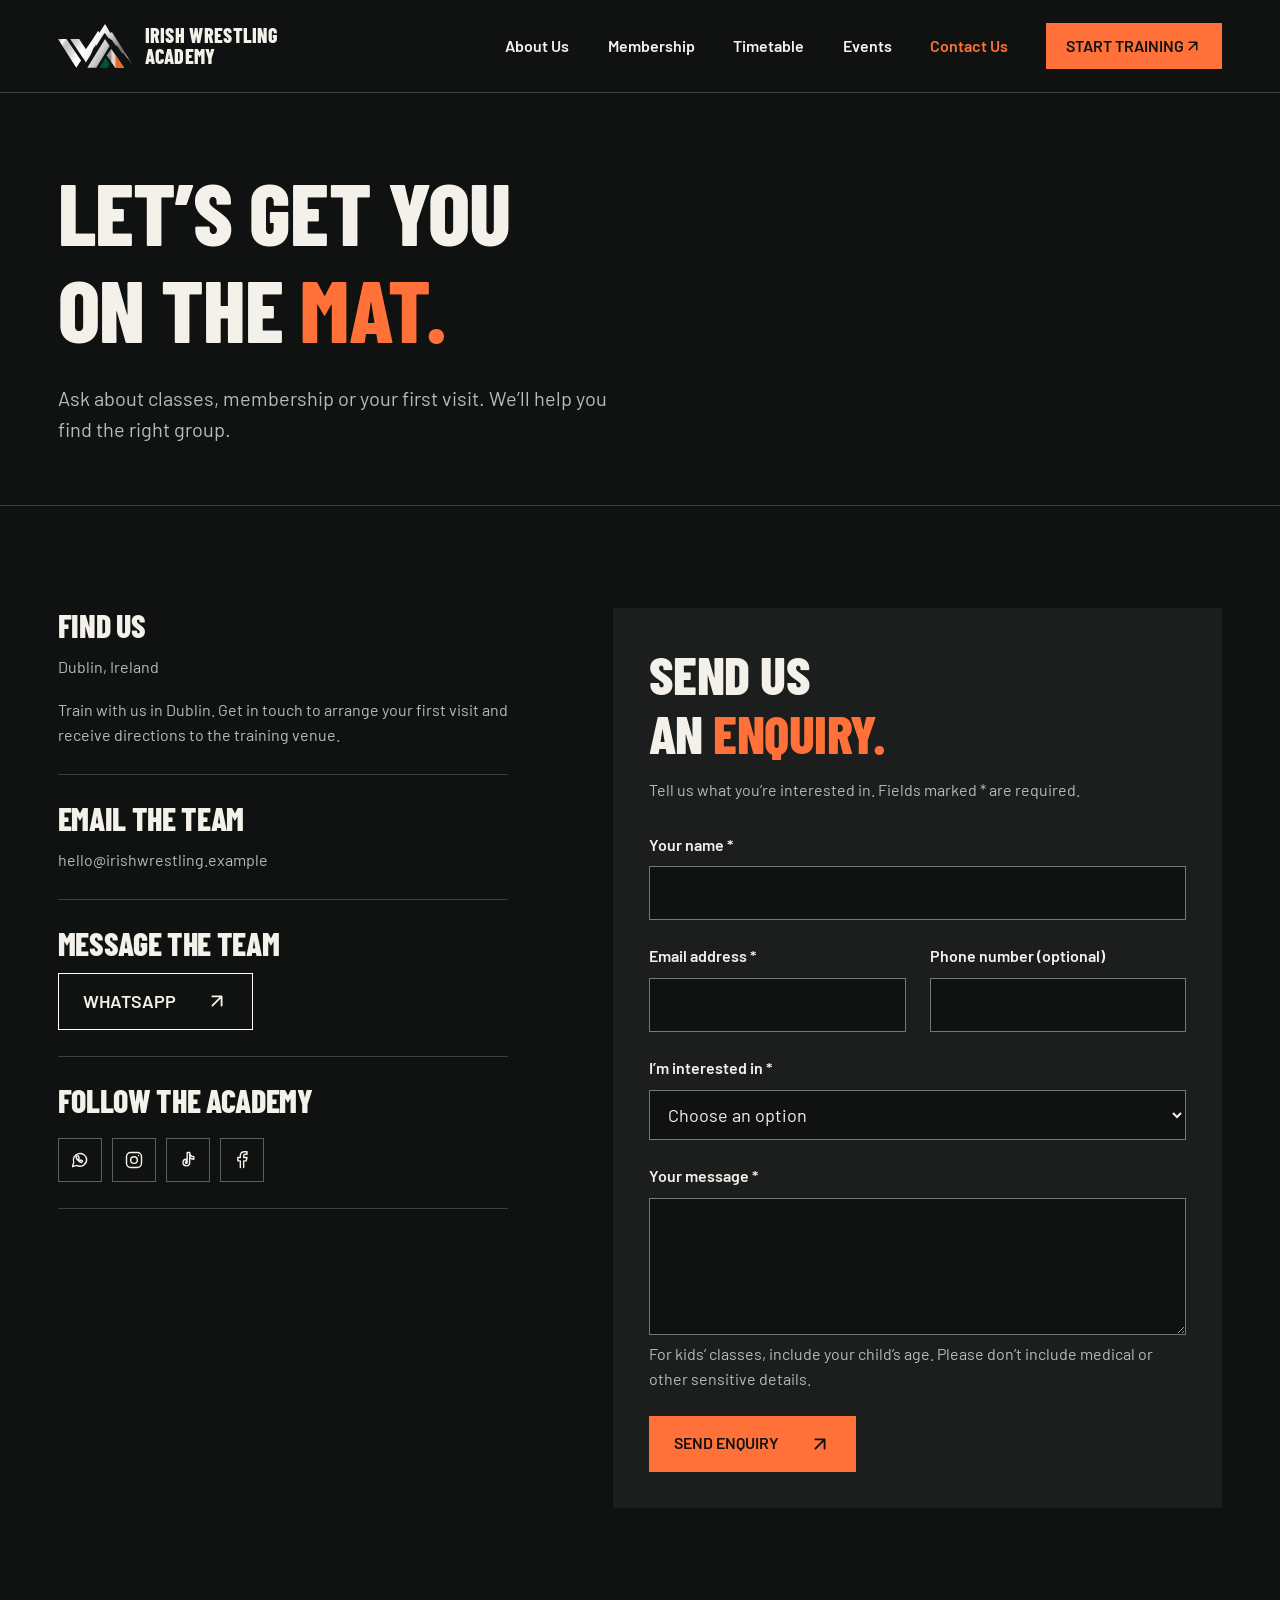
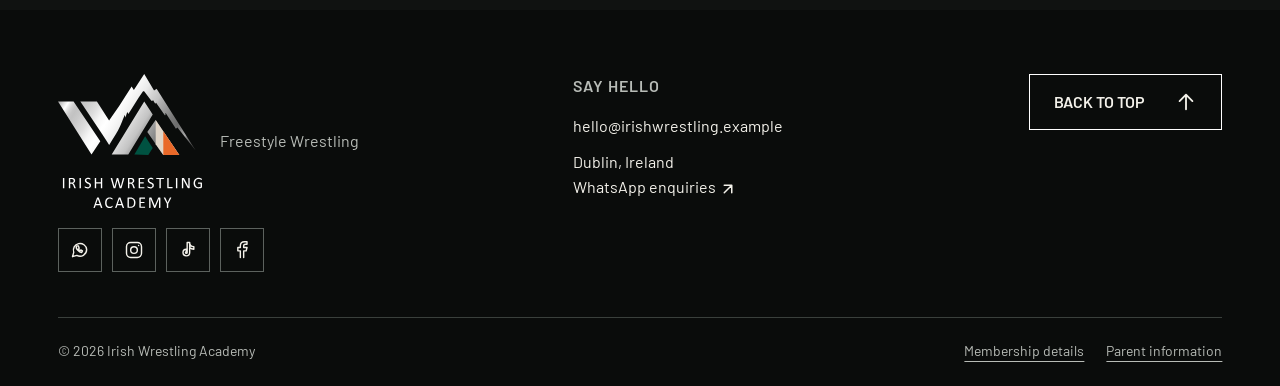
==== commit 1b69f0b2: "logo" ====
--- a/contact.html
+++ b/contact.html
@@ -26,7 +26,7 @@
         <header class="site-header">
             <div class="container header-inner">
                 <a class="brand" href="index.html" aria-label="Irish Wrestling Academy home">
-                    <img src="images/logo.jpg" alt="" width="640" height="640" />
+                    <img src="images/logo-mark.svg" alt="" width="393" height="232" />
                     <span class="brand__name">Irish Wrestling<br />Academy</span>
                 </a>
                 <button class="menu-toggle" type="button" aria-expanded="false" aria-controls="site-nav">
@@ -185,13 +185,13 @@
                     <div>
                         <a class="footer-brand" href="index.html" aria-label="Irish Wrestling Academy home">
                             <img
-                                src="images/logo.jpg"
-                                alt="Irish Wrestling Academy logo"
-                                width="640"
-                                height="640"
+                                src="images/logo-full.svg"
+                                alt="Irish Wrestling Academy"
+                                width="412"
+                                height="384"
                                 loading="lazy"
                             />
-                            <p><strong>Irish Wrestling Academy</strong><br />Freestyle Wrestling</p>
+                            <p>Freestyle Wrestling</p>
                         </a>
                         <div class="social-links">
                             <a
--- a/css/style.css
+++ b/css/style.css
@@ -292,7 +292,7 @@
 
 .brand img {
     width: 75px;
-    height: 75px;
+    height: auto;
     object-fit: contain;
 }
 
@@ -673,8 +673,8 @@
 }
 
 .footer-brand img {
-    width: 104px;
-    height: 104px;
+    width: 144px;
+    height: auto;
     object-fit: contain;
 }
 
@@ -1312,7 +1312,7 @@
 
     .brand img {
         width: 65px;
-        height: 65px;
+        height: auto;
     }
 
     .brand__name {
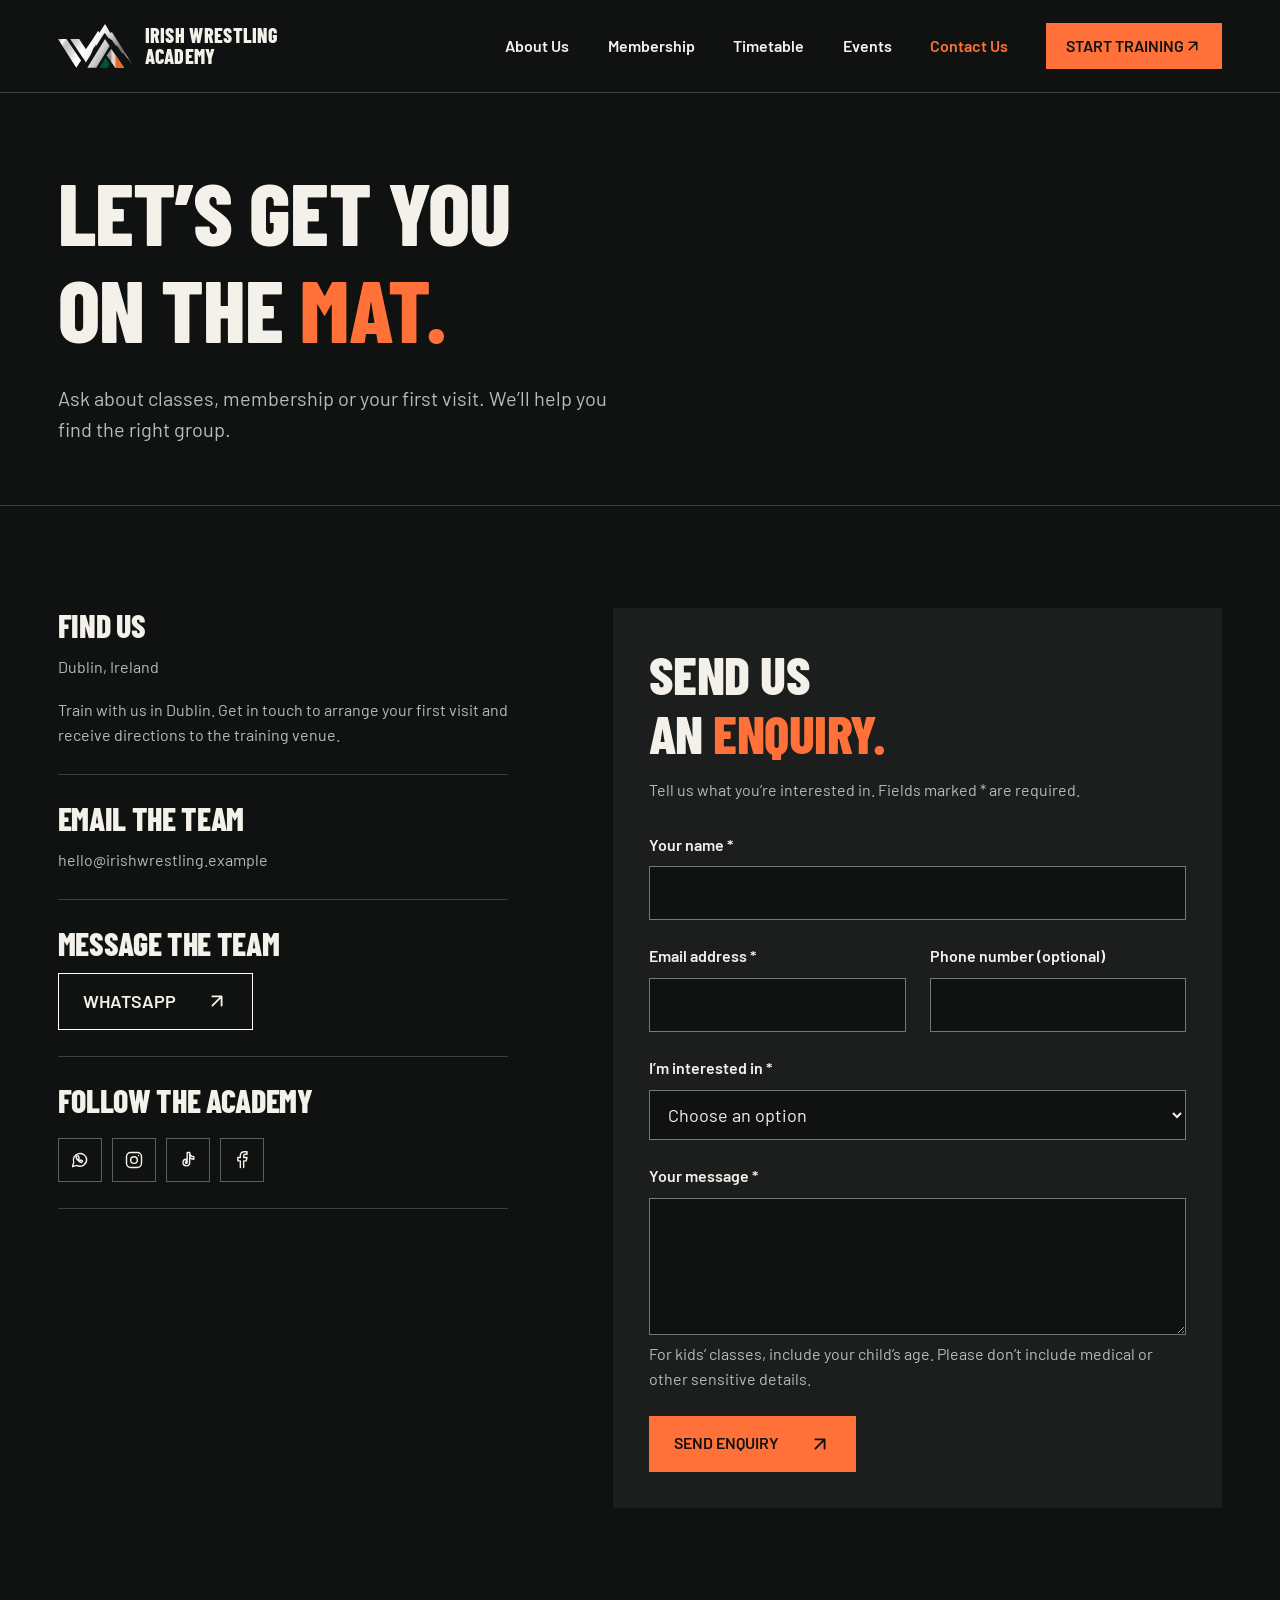
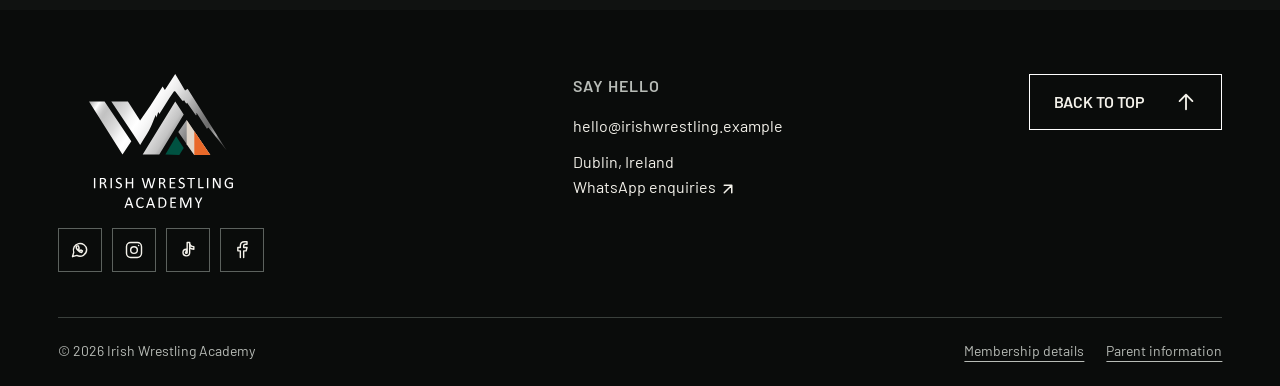
==== commit ceeb25fd: "logo" ====
--- a/contact.html
+++ b/contact.html
@@ -191,7 +191,6 @@
                                 height="384"
                                 loading="lazy"
                             />
-                            <p>Freestyle Wrestling</p>
                         </a>
                         <div class="social-links">
                             <a
--- a/css/style.css
+++ b/css/style.css
@@ -668,7 +668,9 @@
 .footer-brand {
     display: flex;
     align-items: center;
-    gap: 18px;
+    justify-content: center;
+    width: 206px;
+    max-width: 100%;
     text-decoration: none;
 }
 
